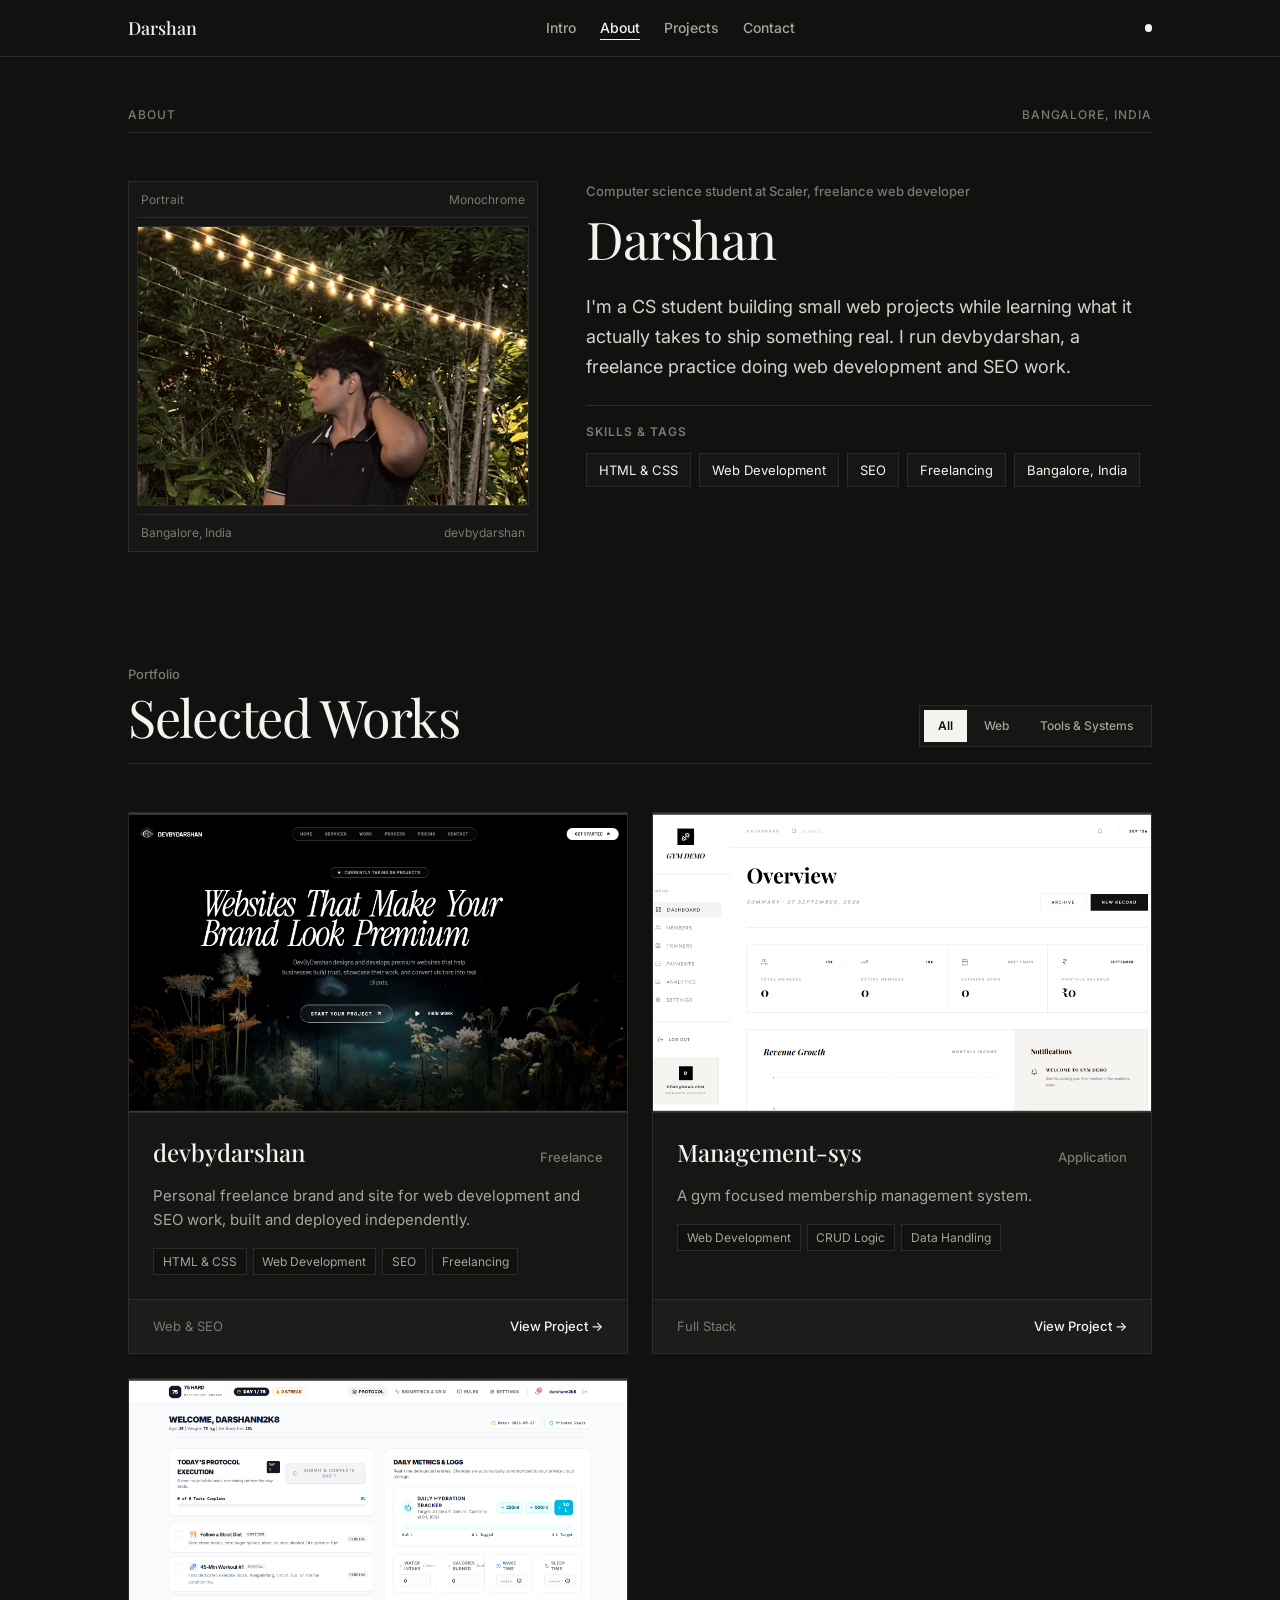
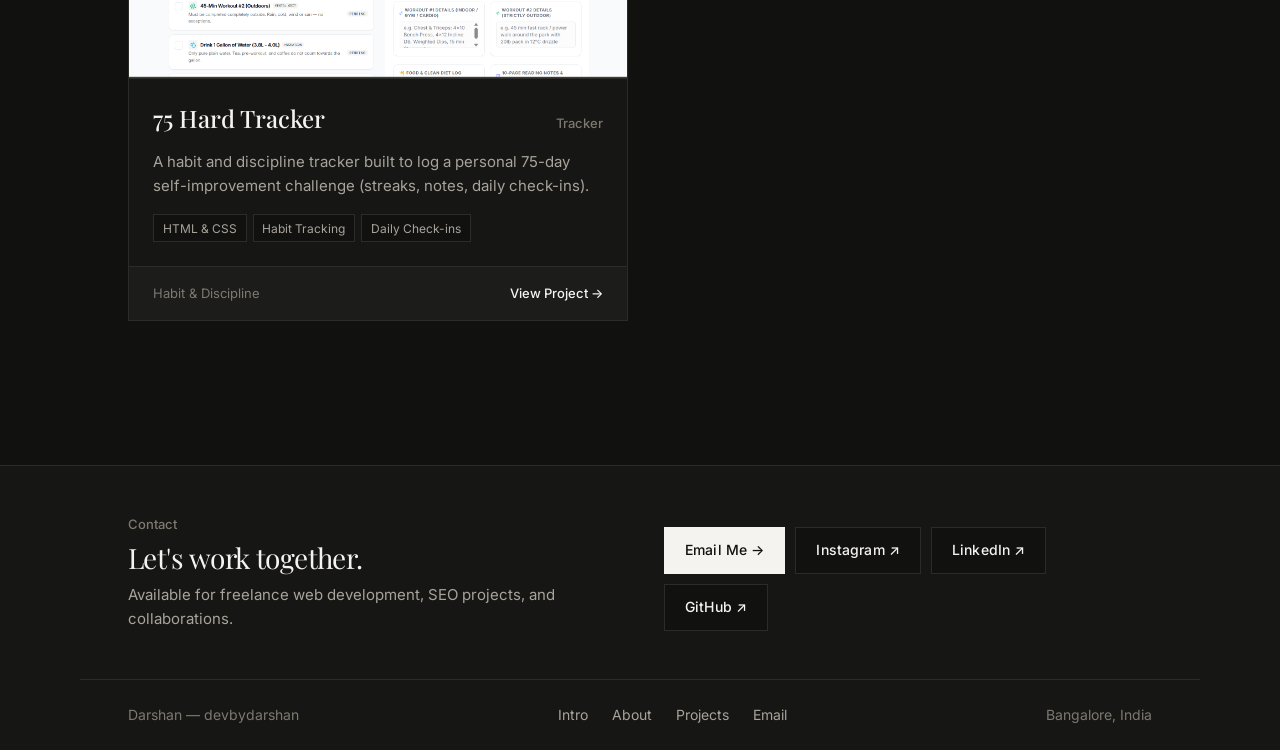
==== portfolio.html @ 52c7947f "fix auto redirection to index.html" ====
<!DOCTYPE html>
<html lang="en">
  <head>
    <meta charset="utf-8" />
    <meta name="viewport" content="width=device-width, initial-scale=1.0" />
    <title>Darshan — Portfolio</title>
    <meta
      name="description"
      content="Portfolio of Darshan, a computer science student at Scaler and freelance web developer running devbydarshan in Bangalore, India."
    />

    
    <link rel="preconnect" href="https://fonts.googleapis.com" />
    <link rel="preconnect" href="https://fonts.gstatic.com" crossorigin />
    <link
      href="https://fonts.googleapis.com/css2?family=Inter:wght@300;400;500;600&family=Playfair+Display:ital,wght@0,400;0,500;0,600;1,400&display=swap"
      rel="stylesheet"
    />

    <link rel="stylesheet" href="style.css" />
  </head>
  <body>
    
    <header class="site-header">
      <div class="nav-container">
        <a class="brand-mark" href="welcome.html">Darshan</a>

        <nav aria-label="Primary">
          <ul class="nav-links">
            <li><a href="welcome.html">Intro</a></li>
            <li><a href="#about" aria-current="true">About</a></li>
            <li><a href="#projects">Projects</a></li>
            <li><a href="#contact">Contact</a></li>
          </ul>
        </nav>

        <div class="nav-status">
          <p class="availability-label">
            <span class="status-indicator" aria-hidden="true"></span>
          </p>
        </div>
      </div>
    </header>

    
    <main class="portfolio-main">

      <section class="page-section" id="about" aria-labelledby="about-heading">
        <header class="section-index">
          <span>About</span>
          <span>Bangalore, India</span>
        </header>

        <div class="about-layout">

          <figure class="portrait-card">
            <div class="portrait-card-header">
              <span>Portrait</span>
              <span>Monochrome</span>
            </div>

            <div class="media-placeholder media-placeholder--square">
              <img src="IMG_8036.jpg" alt="Darshan" style="width: 100%; height: 100%; object-fit: cover; object-position: top center;">
              
            </div>

            <figcaption class="portrait-card-footer">
              <span>Bangalore, India</span>
              <span>devbydarshan</span>
            </figcaption>
          </figure>

          <div class="about-content">
            <header class="about-heading-group">
              <p class="role-kicker">
                Computer science student at Scaler, freelance web developer
              </p>
              <h1 class="display-title" id="about-heading">Darshan</h1>
            </header>

            <div class="bio-paragraphs">
              <p class="bio-lead">
                I'm a CS student building small web projects while learning what
                it actually takes to ship something real. I run devbydarshan, a
                freelance practice doing web development and SEO work.
              </p>
            </div>

            <section class="skills-container" aria-labelledby="skills-heading">
              <h2 class="skills-heading" id="skills-heading">
                Skills &amp; Tags
              </h2>
              <ul class="tag-list">
                <li class="tag-badge">HTML &amp; CSS</li>
                <li class="tag-badge">Web Development</li>
                <li class="tag-badge">SEO</li>
                <li class="tag-badge">Freelancing</li>
                <li class="tag-badge">Bangalore, India</li>
              </ul>
            </section>
          </div>
        </div>
      </section>


      <section class="page-section" id="projects" aria-labelledby="projects-heading">

        <input
          type="radio"
          name="work-filter"
          id="tab-all"
          class="filter-radio"
          checked
        />
        <input
          type="radio"
          name="work-filter"
          id="tab-web"
          class="filter-radio"
        />
        <input
          type="radio"
          name="work-filter"
          id="tab-tools"
          class="filter-radio"
        />

        <header class="section-header">
          <div class="section-title-group">
            <p class="role-kicker">Portfolio</p>
            <h2 class="display-title" id="projects-heading">Selected Works</h2>
          </div>

          <div class="filter-tabs" role="group" aria-label="Filter projects by category">
            <label for="tab-all" class="filter-tab">All</label>
            <label for="tab-web" class="filter-tab">Web</label>
            <label for="tab-tools" class="filter-tab">Tools &amp; Systems</label>
          </div>
        </header>

        <div class="projects-grid">

          <article class="project-card" data-category="web">
            <div>
              <figure class="media-placeholder media-placeholder--video">
                <img src="Screenshot 2026-09-27 210651.png" alt="devbydarshan" style="width: 100%; height: 100%; object-fit: cover; object-position: top center;">
                
              </figure>

              <div class="project-body">
                <header class="project-title-row">
                  <h3 class="project-title">devbydarshan</h3>
                  <span class="role-kicker">Freelance</span>
                </header>

                <p class="project-description">
                  Personal freelance brand and site for web development and SEO
                  work, built and deployed independently.
                </p>

                <ul class="project-tags" aria-label="Project tags">
                  <li class="project-tag">HTML &amp; CSS</li>
                  <li class="project-tag">Web Development</li>
                  <li class="project-tag">SEO</li>
                  <li class="project-tag">Freelancing</li>
                </ul>
              </div>
            </div>

            <footer class="project-footer">
              <span class="project-type">Web &amp; SEO</span>
              <a class="project-link" href="#projects">View Project &rarr;</a>
            </footer>
          </article>

          
          <article class="project-card" data-category="tools">
            <div>
              <figure class="media-placeholder media-placeholder--video">
                <img src="Screenshot 2026-09-27 210855.png" alt="Management-system"style="width: 100%; height: 100%; object-fit: cover; object-position: top center;">
              </figure>

              <div class="project-body">
                <header class="project-title-row">
                  <h3 class="project-title">Management-sys</h3>
                  <span class="role-kicker">Application</span>
                </header>

                <p class="project-description">
                  A gym focused membership management system.
                </p>

                <ul class="project-tags" aria-label="Project tags">
                  <li class="project-tag">Web Development</li>
                  <li class="project-tag">CRUD Logic</li>
                  <li class="project-tag">Data Handling</li>
                </ul>
              </div>
            </div>

            <footer class="project-footer">
              <span class="project-type">Full Stack</span>
              <a class="project-link" href="https://management-sy.vercel.app/">View Project &rarr;</a>
            </footer>
          </article>

          <article class="project-card" data-category="tools">
            <div>
              <figure class="media-placeholder media-placeholder--video">
                <img src="Screenshot 2026-09-27 211231.png" alt="THE75HARD" style="width: 100%; height: 100%; object-fit: cover; object-position: top center;">
              </figure>

              <div class="project-body">
                <header class="project-title-row">
                  <h3 class="project-title">75 Hard Tracker</h3>
                  <span class="role-kicker">Tracker</span>
                </header>

                <p class="project-description">
                  A habit and discipline tracker built to log a personal 75-day
                  self-improvement challenge (streaks, notes, daily check-ins).
                </p>

                <ul class="project-tags" aria-label="Project tags">
                  <li class="project-tag">HTML &amp; CSS</li>
                  <li class="project-tag">Habit Tracking</li>
                  <li class="project-tag">Daily Check-ins</li>
                </ul>
              </div>
            </div>

            <footer class="project-footer">
              <span class="project-type">Habit &amp; Discipline</span>
              <a class="project-link" href="https://the75hardchallenge007.vercel.app/">View Project &rarr;</a>
            </footer>
          </article>
        </div>
      </section>
    </main>

    
    <footer class="site-footer" id="contact">
      <div class="footer-contact-section">
        <div class="footer-contact-header">
          <p class="role-kicker">Contact</p>
          <h2 class="footer-contact-title">Let's work together.</h2>
          <p class="footer-contact-subtitle">
            Available for freelance web development, SEO projects, and collaborations.
          </p>
        </div>

        <ul class="contact-buttons" aria-label="Contact and social links">
          <li>
            <a
              class="contact-btn contact-btn--primary"
              href="mailto:bansaldarshan07@gmail.com"
            >
              Email Me &rarr;
            </a>
          </li>
          <li>
            <a
              class="contact-btn"
              href="https://www.instagram.com/darshannbansal"
              target="_blank"
              rel="noopener noreferrer"
            >
              Instagram &#8599;
            </a>
          </li>
          <li>
            <a
              class="contact-btn"
              href="https://www.linkedin.com/in/darshan-bansal-a04167253/"
              target="_blank"
              rel="noopener noreferrer"
            >
              LinkedIn &#8599;
            </a>
          </li>
          <li>
            <a
              class="contact-btn"
              href="https://github.com/TheDarshan"
              target="_blank"
              rel="noopener noreferrer"
            >
              GitHub &#8599;
            </a>
          </li>
        </ul>
      </div>

      <div class="footer-container">
        <p class="footer-copy">Darshan &mdash; devbydarshan</p>

        <nav aria-label="Footer">
          <ul class="footer-nav">
            <li><a href="welcome.html">Intro</a></li>
            <li><a href="#about">About</a></li>
            <li><a href="#projects">Projects</a></li>
            <li><a href="mailto:bansaldarshan07@gmail.com">Email</a></li>
          </ul>
        </nav>

        <p class="footer-location">Bangalore, India</p>
      </div>
    </footer>
  </body>
</html>
---- style.css ----
:root {
  
  --bg-canvas: #111110;
  --bg-surface: #161614;
  --bg-elevated: #1c1c1a;
  --bg-placeholder: #181816;
  --text-primary: #f5f3ef;
  --text-on-primary: #111110;
  --text-body: #d6d3cd;
  --text-secondary: #a8a49c;
  --text-muted: #7d7971;
  --border-subtle: #2c2b28;
  --border-strong: #45433e;
  --border-active: #f5f3ef;  
  --font-serif: "Playfair Display", Georgia, "Times New Roman", serif;
  --font-sans: "Inter", -apple-system, BlinkMacSystemFont, "Segoe UI", Roboto, sans-serif;

  
  --space-2xs: 0.25rem;
  --space-xs: 0.5rem;
  --space-sm: 0.75rem;
  --space-md: 1rem;
  --space-lg: 1.5rem;
  --space-xl: 3rem;
  --space-2xl: 6rem;
  --container-max: 1120px;
}

*,
*::before,
*::after {
  box-sizing: border-box;
  margin: 0;
  padding: 0;
}

html {
  scroll-behavior: smooth;
  background-color: var(--bg-canvas);
  color: var(--text-body);
  font-family: var(--font-sans);
  font-size: 16px;
  line-height: 1.6;
}

body {
  min-height: 100vh;
  display: flex;
  flex-direction: column;
  background-color: var(--bg-canvas);
  color: var(--text-body);
  font-size: 1rem;
  overflow-x: hidden;
}

::selection {
  background-color: var(--text-primary);
  color: var(--bg-canvas);
}

a {
  color: inherit;
  text-decoration: none;
}

ul {
  list-style: none;
}

a:focus,
button:focus,
label:focus,
input:focus,
[tabindex]:focus {
  outline: 2px solid var(--text-primary);
  outline-offset: 4px;
}

.filter-radio:focus ~ .section-header .filter-tabs {
  outline: 2px solid var(--text-primary);
  outline-offset: 4px;
}

.hero-main {
  flex: 1;
  display: flex;
  width: 100%;
}

.hero {
  min-height: 85vh;
  width: 100%;
  display: flex;
  align-items: center;
  padding: 3.5rem 1.25rem;
  background-color: var(--bg-canvas);
}

@media (min-width: 768px) {
  .hero {
    padding: 6rem 3rem;
  }

  .hero-title {
    font-size: 4.25rem;
  }

  .hero-bio {
    font-size: 1.25rem;
  }
}

.hero-container {
  width: 100%;
  max-width: 48rem;
  margin: 0 auto;
  display: flex;
  flex-direction: column;
  align-items: flex-start;
  gap: 2rem;
}

.hero-header {
  display: flex;
  flex-direction: column;
  gap: 0.75rem;
}

.hero-eyebrow {
  font-family: var(--font-sans);
  font-size: 0.875rem;
  font-weight: 500;
  letter-spacing: 0.02em;
  color: var(--text-secondary);
}

.hero-title {
  font-family: var(--font-serif);
  font-size: 2.5rem;
  font-weight: 400;
  line-height: 1.08;
  letter-spacing: -0.025em;
  color: var(--text-primary);
}

.hero-bio {
  font-family: var(--font-sans);
  font-size: 1.0625rem;
  font-weight: 400;
  line-height: 1.65;
  color: var(--text-body);
  max-width: 42rem;
}

.hero-tags {
  width: 100%;
  display: flex;
  flex-wrap: wrap;
  gap: 0.625rem;
  padding-top: 1.5rem;
  border-top: 1px solid var(--border-subtle);
}

.hero-tag {
  display: inline-flex;
  flex-wrap: wrap;
  align-items: baseline;
  gap: 0.375rem;
  padding: 0.5rem 0.875rem;
  background-color: var(--bg-surface);
  border: 1px solid var(--border-subtle);
  font-size: 0.875rem;
  line-height: 1.4;
}

.hero-tag-label {
  font-weight: 500;
  color: var(--text-muted);
}

.hero-tag-value {
  color: var(--text-primary);
}

.hero-actions {
  padding-top: 0.5rem;
  width: 100%;
}

@media (min-width: 480px) {
  .hero-actions {
    width: auto;
  }
}

.hero-cta {
  display: inline-flex;
  align-items: center;
  justify-content: center;
  width: 100%;
  padding: 0.875rem 1.75rem;
  background-color: var(--text-primary);
  color: var(--text-on-primary);
  border: 1px solid var(--text-primary);
  font-family: var(--font-sans);
  font-size: 0.9375rem;
  font-weight: 500;
  letter-spacing: 0.01em;
  transition: background-color 150ms ease, color 150ms ease, border-color 150ms ease;
}

@media (min-width: 480px) {
  .hero-cta {
    width: auto;
  }
}

.hero-cta:hover {
  background-color: transparent;
  color: var(--text-primary);
}

.hero-cta:focus {
  outline: 2px solid var(--text-primary);
  outline-offset: 4px;
}

.site-header {
  position: sticky;
  top: 0;
  z-index: 40;
  width: 100%;
  background-color: var(--bg-canvas);
  border-bottom: 1px solid var(--border-subtle);
}

.nav-container {
  max-width: var(--container-max);
  margin: 0 auto;
  padding: var(--space-xs) var(--space-md);
  min-height: 3.5rem;
  display: flex;
  flex-wrap: wrap;
  align-items: center;
  justify-content: space-between;
  gap: var(--space-sm);
}

@media (min-width: 768px) {
  .nav-container {
    padding: 0 var(--space-xl);
  }
}

.brand-mark {
  font-family: var(--font-serif);
  font-size: 1.125rem;
  font-weight: 500;
  color: var(--text-primary);
}

.nav-links {
  display: flex;
  align-items: center;
  gap: var(--space-lg);
}

.nav-links a {
  font-size: 0.875rem;
  font-weight: 500;
  color: var(--text-secondary);
  padding-bottom: 0.2rem;
  border-bottom: 1px solid transparent;
  transition: color 120ms ease, border-color 120ms ease;
}

.nav-links a:hover,
.nav-links a[aria-current="true"] {
  color: var(--text-primary);
  border-bottom-color: var(--text-primary);
}

.nav-status {
  display: flex;
  align-items: center;
  gap: var(--space-sm);
}

.availability-label {
  display: none;
  align-items: center;
  gap: var(--space-xs);
  font-size: 0.8125rem;
  color: var(--text-muted);
}

@media (min-width: 640px) {
  .availability-label {
    display: inline-flex;
  }
}

.status-indicator {
  display: inline-block;
  width: 0.45rem;
  height: 0.45rem;
  border-radius: 50%;
  background-color: var(--text-primary);
  flex-shrink: 0;
}

.portfolio-main {
  flex: 1;
  width: 100%;
  max-width: var(--container-max);
  margin: 0 auto;
  padding: var(--space-xl) var(--space-md);
  display: flex;
  flex-direction: column;
  gap: var(--space-2xl);
}

@media (min-width: 768px) {
  .portfolio-main {
    padding: var(--space-xl);
    gap: 7rem;
  }
}

.page-section {
  scroll-margin-top: 5rem;
  display: flex;
  flex-direction: column;
  gap: var(--space-xl);
}

.section-index {
  display: flex;
  flex-wrap: wrap;
  align-items: center;
  justify-content: space-between;
  gap: var(--space-xs);
  padding-bottom: var(--space-xs);
  border-bottom: 1px solid var(--border-subtle);
  font-size: 0.75rem;
  font-weight: 500;
  letter-spacing: 0.08em;
  text-transform: uppercase;
  color: var(--text-muted);
}

.about-layout {
  display: flex;
  flex-direction: column;
  gap: var(--space-lg);
}

@media (min-width: 1024px) {
  .about-layout {
    flex-direction: row;
    align-items: flex-start;
    gap: var(--space-xl);
  }
}

.portrait-card {
  border: 1px solid var(--border-subtle);
  background-color: var(--bg-surface);
  padding: var(--space-xs);
}

@media (min-width: 1024px) {
  .portrait-card {
    width: 42%;
  }
}

.portrait-card-header,
.portrait-card-footer {
  display: flex;
  justify-content: space-between;
  align-items: center;
  gap: var(--space-xs);
  font-size: 0.75rem;
  color: var(--text-muted);
}

.portrait-card-header {
  padding: 0 0.25rem var(--space-xs);
  margin-bottom: var(--space-xs);
  border-bottom: 1px solid var(--border-subtle);
}

.portrait-card-footer {
  margin-top: var(--space-xs);
  padding: var(--space-xs) 0.25rem 0;
  border-top: 1px solid var(--border-subtle);
}

.media-placeholder {
  position: relative;
  width: 100%;
  background-color: var(--bg-placeholder);
  border: 1px solid var(--border-subtle);
  display: flex;
  align-items: center;
  justify-content: center;
  overflow: hidden;
}

.media-placeholder--square {
  height: 280px;
}

.media-placeholder--video {
  height: 200px;
  border: 0;
  border-bottom: 1px solid var(--border-subtle);
}

@media (min-width: 768px) {
  .media-placeholder--video {
    height: 300px;
  }
}

.placeholder-caption {
  font-size: 0.75rem;
  letter-spacing: 0.05em;
  color: var(--text-muted);
  padding: var(--space-xs) var(--space-sm);
  border: 1px dashed var(--border-strong);
  background-color: var(--bg-canvas);
}

.about-content {
  display: flex;
  flex-direction: column;
  gap: var(--space-lg);
}

@media (min-width: 1024px) {
  .about-content {
    width: 58%;
  }
}

.about-heading-group {
  display: flex;
  flex-direction: column;
  gap: var(--space-xs);
}

.role-kicker {
  font-size: 0.8125rem;
  font-weight: 500;
  color: var(--text-muted);
}

.display-title {
  font-family: var(--font-serif);
  font-size: 2rem;
  font-weight: 400;
  line-height: 1.12;
  letter-spacing: -0.025em;
  color: var(--text-primary);
}

@media (min-width: 768px) {
  .display-title {
    font-size: 3.25rem;
  }
}

.bio-paragraphs {
  display: flex;
  flex-direction: column;
  gap: var(--space-md);
}

.bio-lead {
  font-size: 1.125rem;
  line-height: 1.65;
  color: var(--text-body);
}

.skills-container {
  padding-top: var(--space-md);
  border-top: 1px solid var(--border-subtle);
  display: flex;
  flex-direction: column;
  gap: var(--space-sm);
}

.skills-heading {
  font-size: 0.75rem;
  font-weight: 600;
  letter-spacing: 0.08em;
  text-transform: uppercase;
  color: var(--text-muted);
}

.tag-list {
  display: flex;
  flex-wrap: wrap;
  gap: var(--space-xs);
}

.tag-badge {
  padding: 0.35rem 0.75rem;
  border: 1px solid var(--border-subtle);
  background-color: var(--bg-surface);
  font-size: 0.8125rem;
  color: var(--text-primary);
}

.filter-radio {
  position: absolute;
  width: 1px;
  height: 1px;
  overflow: hidden;
  clip: rect(0 0 0 0);
  white-space: nowrap;
}

.section-header {
  display: flex;
  flex-direction: column;
  justify-content: space-between;
  gap: var(--space-md);
  padding-bottom: var(--space-md);
  border-bottom: 1px solid var(--border-subtle);
}

@media (min-width: 768px) {
  .section-header {
    flex-direction: row;
    align-items: flex-end;
  }
}

.section-title-group {
  display: flex;
  flex-direction: column;
  gap: var(--space-2xs);
}

.filter-tabs {
  display: flex;
  flex-wrap: wrap;
  align-items: center;
  gap: 0.25rem;
  padding: 0.25rem;
  border: 1px solid var(--border-subtle);
  background-color: var(--bg-surface);
  align-self: flex-start;
}

@media (min-width: 768px) {
  .filter-tabs {
    align-self: auto;
  }
}

.filter-tab {
  padding: 0.4rem 0.85rem;
  font-size: 0.75rem;
  font-weight: 500;
  color: var(--text-secondary);
  cursor: pointer;
  user-select: none;
  transition: color 120ms ease, background-color 120ms ease;
}

.filter-tab:hover {
  color: var(--text-primary);
}

#tab-all:checked ~ .section-header .filter-tab[for="tab-all"],
#tab-web:checked ~ .section-header .filter-tab[for="tab-web"],
#tab-tools:checked ~ .section-header .filter-tab[for="tab-tools"] {
  background-color: var(--text-primary);
  color: var(--text-on-primary);
  font-weight: 600;
}

#tab-web:checked ~ .projects-grid .project-card:not([data-category="web"]) {
  display: none;
}

#tab-tools:checked ~ .projects-grid .project-card:not([data-category="tools"]) {
  display: none;
}

.projects-grid {
  display: flex;
  flex-direction: column;
  gap: var(--space-lg);
}

@media (min-width: 768px) {
  .projects-grid {
    flex-direction: row;
    flex-wrap: wrap;
  }

  .project-card {
    width: calc(50% - var(--space-lg) / 2);
  }
}

.project-card {
  border: 1px solid var(--border-subtle);
  background-color: var(--bg-surface);
  display: flex;
  flex-direction: column;
  justify-content: space-between;
  transition: border-color 150ms ease;
}

.project-card:hover,
.project-card:focus-within {
  border-color: var(--border-active);
}

.project-body {
  padding: var(--space-lg);
  display: flex;
  flex-direction: column;
  gap: var(--space-md);
}

.project-title-row {
  display: flex;
  align-items: baseline;
  justify-content: space-between;
  gap: var(--space-xs);
}

.project-title {
  font-family: var(--font-serif);
  font-size: 1.5rem;
  font-weight: 500;
  line-height: 1.3;
  color: var(--text-primary);
}

.project-description {
  font-size: 0.9375rem;
  line-height: 1.6;
  color: var(--text-secondary);
}

.project-tags {
  display: flex;
  flex-wrap: wrap;
  gap: 0.375rem;
}

.project-tag {
  padding: 0.2rem 0.55rem;
  border: 1px solid var(--border-subtle);
  background-color: var(--bg-canvas);
  font-size: 0.75rem;
  color: var(--text-secondary);
}

.project-footer {
  padding: var(--space-md) var(--space-lg);
  border-top: 1px solid var(--border-subtle);
  background-color: var(--bg-elevated);
  display: flex;
  flex-wrap: wrap;
  justify-content: space-between;
  align-items: center;
  gap: var(--space-xs);
  font-size: 0.8125rem;
}

.project-type {
  color: var(--text-muted);
}

.project-link {
  color: var(--text-primary);
  font-weight: 500;
}

.project-link:hover {
  text-decoration: underline;
}

.site-footer {
  background-color: var(--bg-surface);
  border-top: 1px solid var(--border-subtle);
  margin-top: var(--space-2xl);
  scroll-margin-top: 4rem;
}

.site-footer--Flush {
  margin-top: 0;
}

.footer-contact-section {
  max-width: var(--container-max);
  margin: 0 auto;
  padding: var(--space-xl) var(--space-md);
  border-bottom: 1px solid var(--border-subtle);
  display: flex;
  flex-direction: column;
  align-items: flex-start;
  justify-content: space-between;
  gap: var(--space-lg);
}

@media (min-width: 768px) {
  .footer-contact-section {
    flex-direction: row;
    align-items: flex-end;
    padding: var(--space-xl);
  }

  .footer-contact-title {
    font-size: 2.5rem;
  }
}

.footer-contact-header {
  display: flex;
  flex-direction: column;
  gap: var(--space-xs);
  max-width: 32rem;
}

.footer-contact-title {
  font-family: var(--font-serif);
  font-size: 1.75rem;
  font-weight: 400;
  line-height: 1.15;
  letter-spacing: -0.02em;
  color: var(--text-primary);
}

.footer-contact-subtitle {
  font-size: 0.9375rem;
  color: var(--text-secondary);
}

.contact-buttons {
  display: flex;
  flex-wrap: wrap;
  align-items: center;
  gap: 0.625rem;
  width: 100%;
}

@media (min-width: 640px) {
  .contact-buttons {
    width: auto;
  }
}

.contact-buttons li {
  flex: 1 1 auto;
}

@media (min-width: 480px) {
  .contact-buttons li {
    flex: 0 0 auto;
  }
}

.contact-btn {
  display: inline-flex;
  align-items: center;
  justify-content: center;
  width: 100%;
  padding: 0.7rem 1.25rem;
  background-color: var(--bg-canvas);
  color: var(--text-primary);
  border: 1px solid var(--border-subtle);
  font-family: var(--font-sans);
  font-size: 0.875rem;
  font-weight: 500;
  letter-spacing: 0.01em;
  transition: background-color 150ms ease, color 150ms ease, border-color 150ms ease;
}

.contact-btn:hover {
  border-color: var(--text-primary);
  background-color: var(--bg-elevated);
}

.contact-btn--primary {
  background-color: var(--text-primary);
  color: var(--text-on-primary);
  border-color: var(--text-primary);
}

.contact-btn--primary:hover {
  background-color: transparent;
  color: var(--text-primary);
}

.footer-container {
  max-width: var(--container-max);
  margin: 0 auto;
  padding: var(--space-lg) var(--space-md);
  display: flex;
  flex-direction: column;
  align-items: center;
  justify-content: space-between;
  gap: var(--space-md);
  font-size: 0.875rem;
}

@media (min-width: 768px) {
  .footer-container {
    flex-direction: row;
    padding: var(--space-lg) var(--space-xl);
  }
}

.footer-copy,
.footer-location {
  color: var(--text-muted);
}

.footer-nav {
  display: flex;
  flex-wrap: wrap;
  justify-content: center;
  align-items: center;
  gap: var(--space-lg);
}

.footer-nav a {
  color: var(--text-secondary);
  transition: color 120ms ease;
}

.footer-nav a:hover {
  color: var(--text-primary);
}

@media (prefers-reduced-motion: reduce) {
  html {
    scroll-behavior: auto;
  }

  *,
  *::before,
  *::after {
    animation-duration: 0.01ms !important;
    animation-iteration-count: 1 !important;
    transition-duration: 0.01ms !important;
    scroll-behavior: auto !important;
  }
}
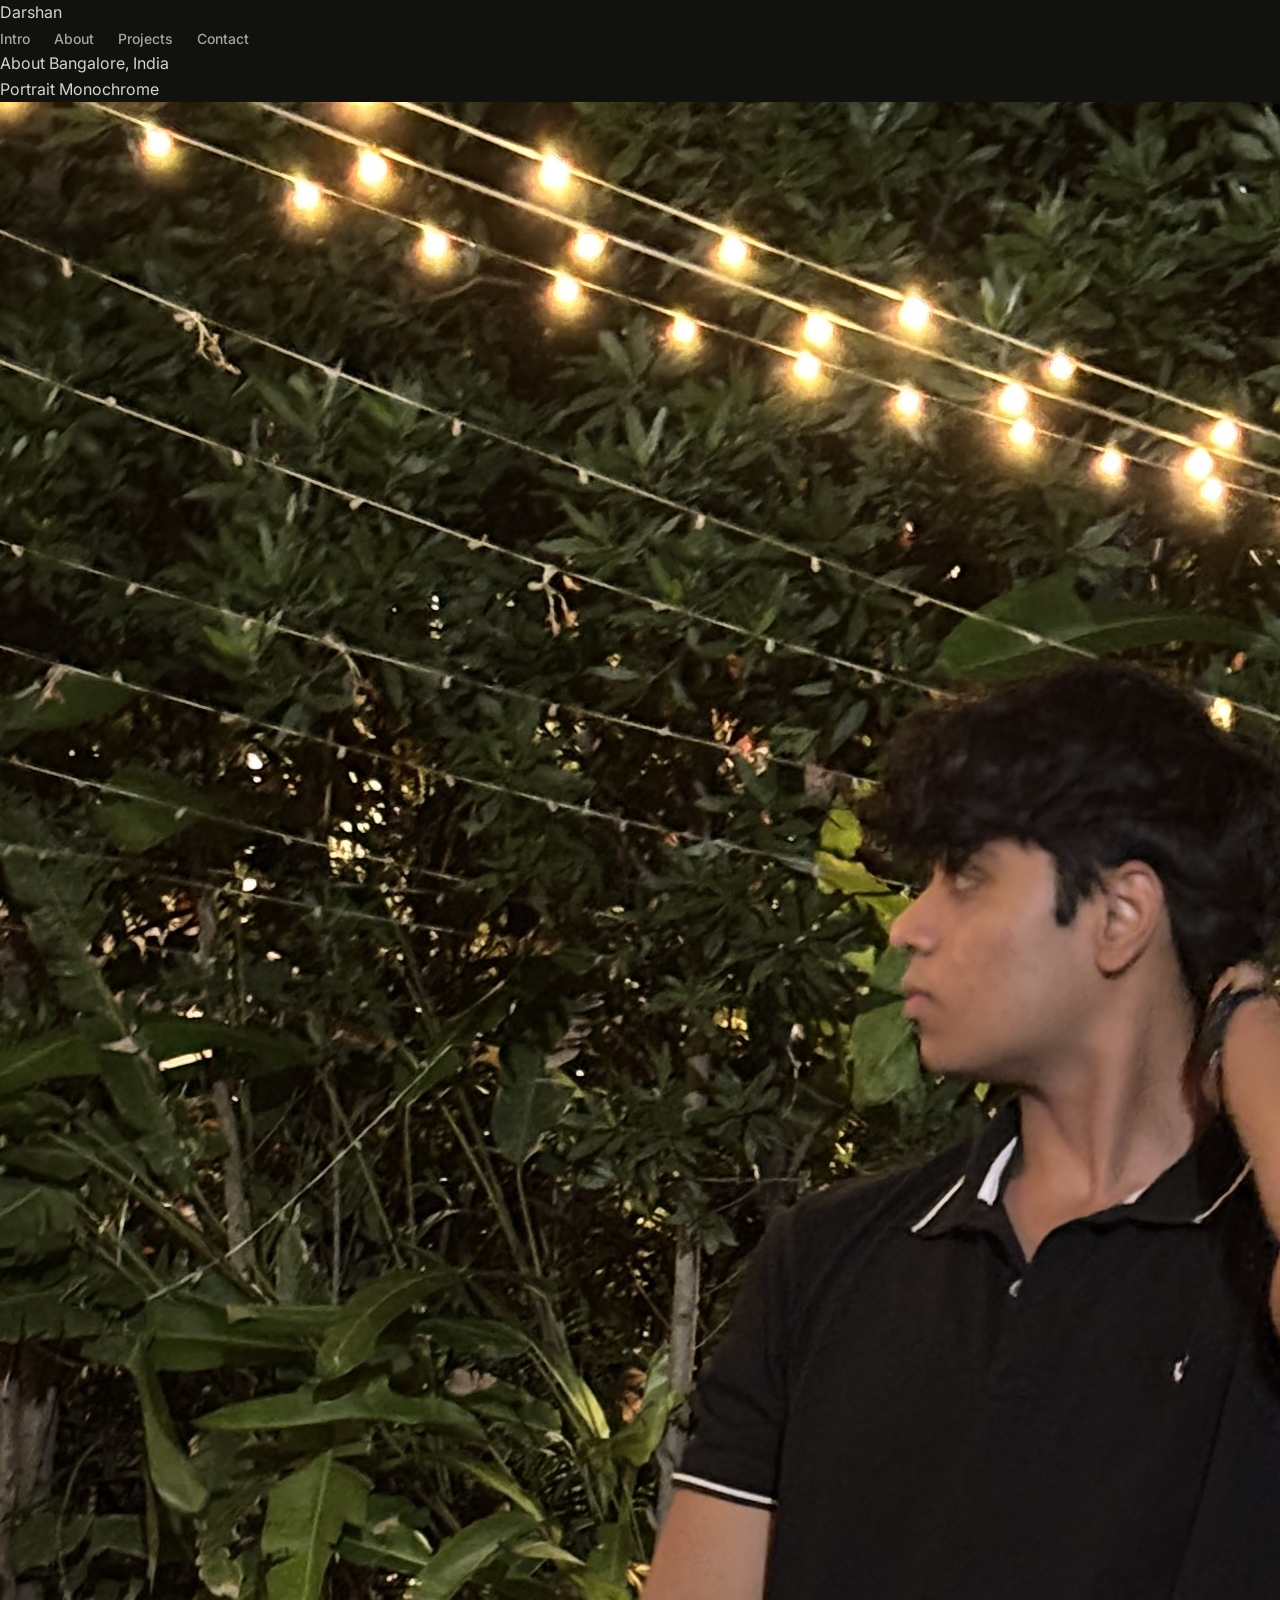
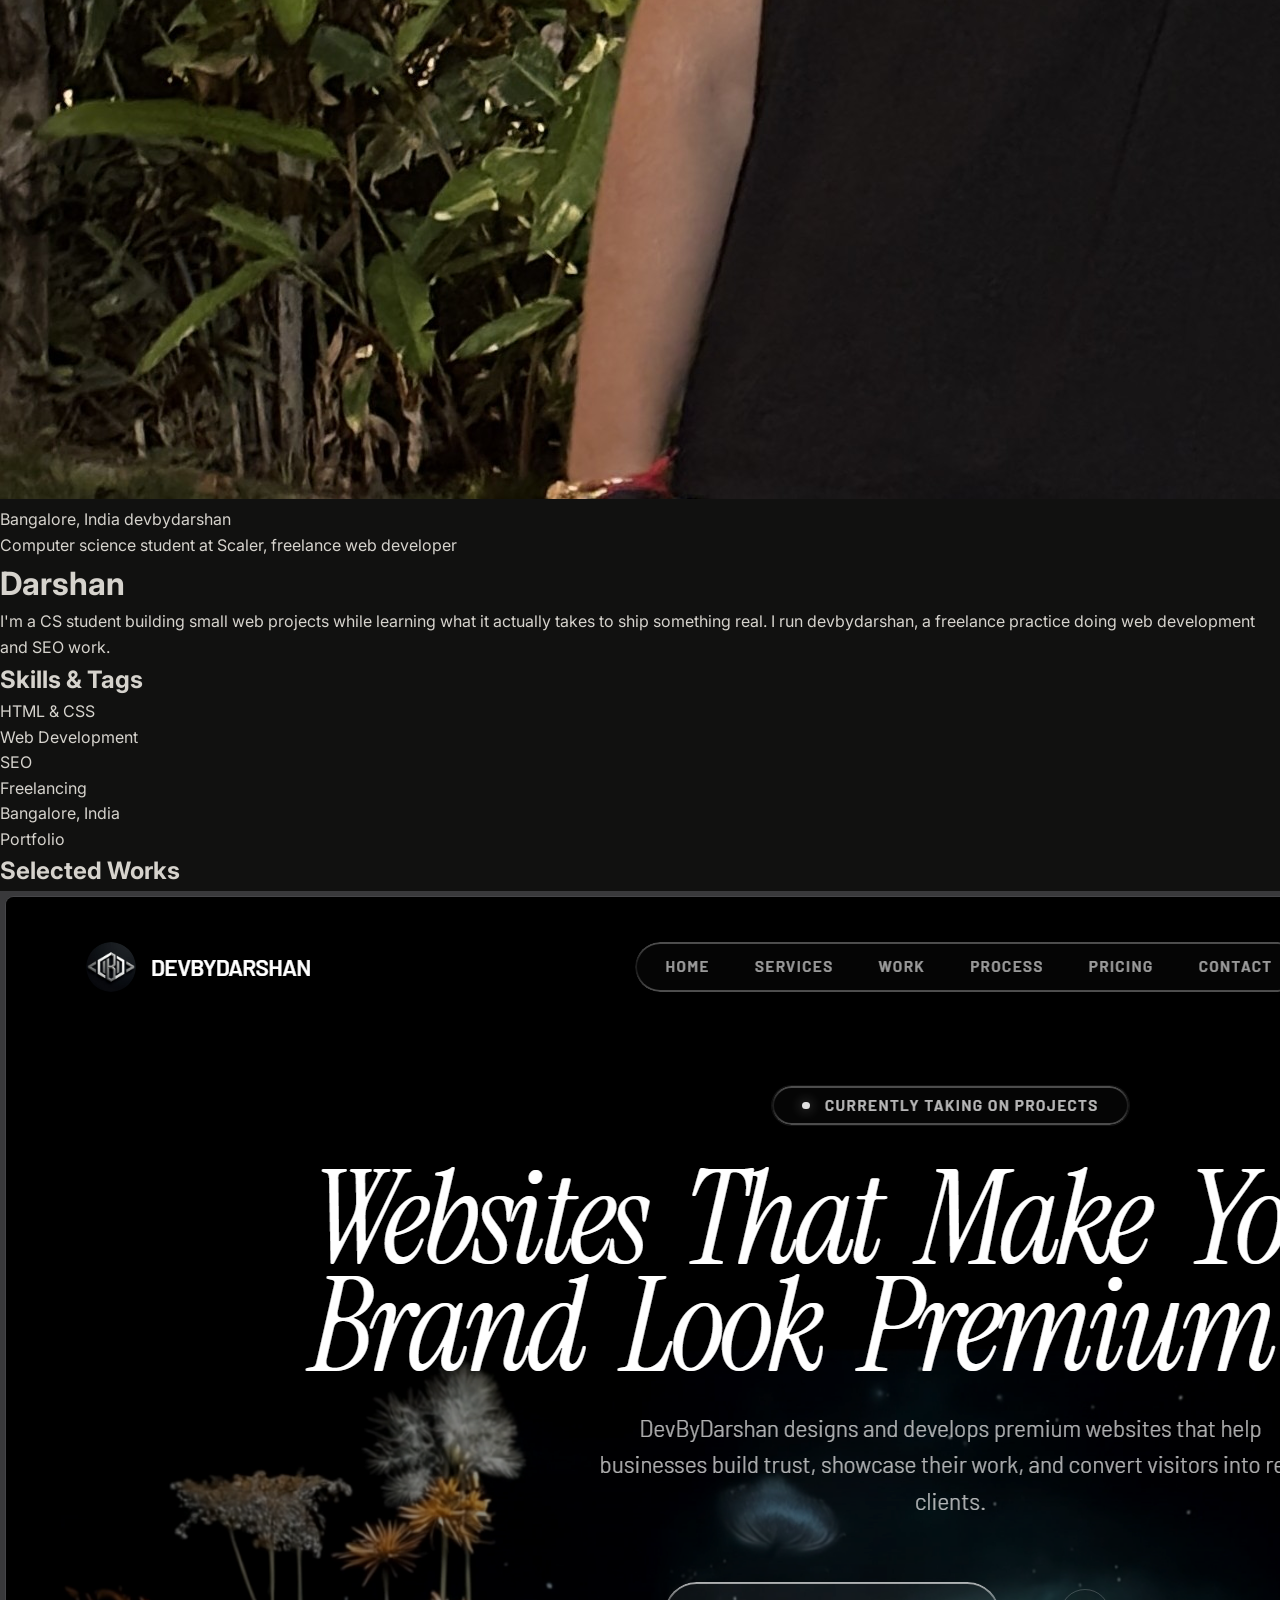
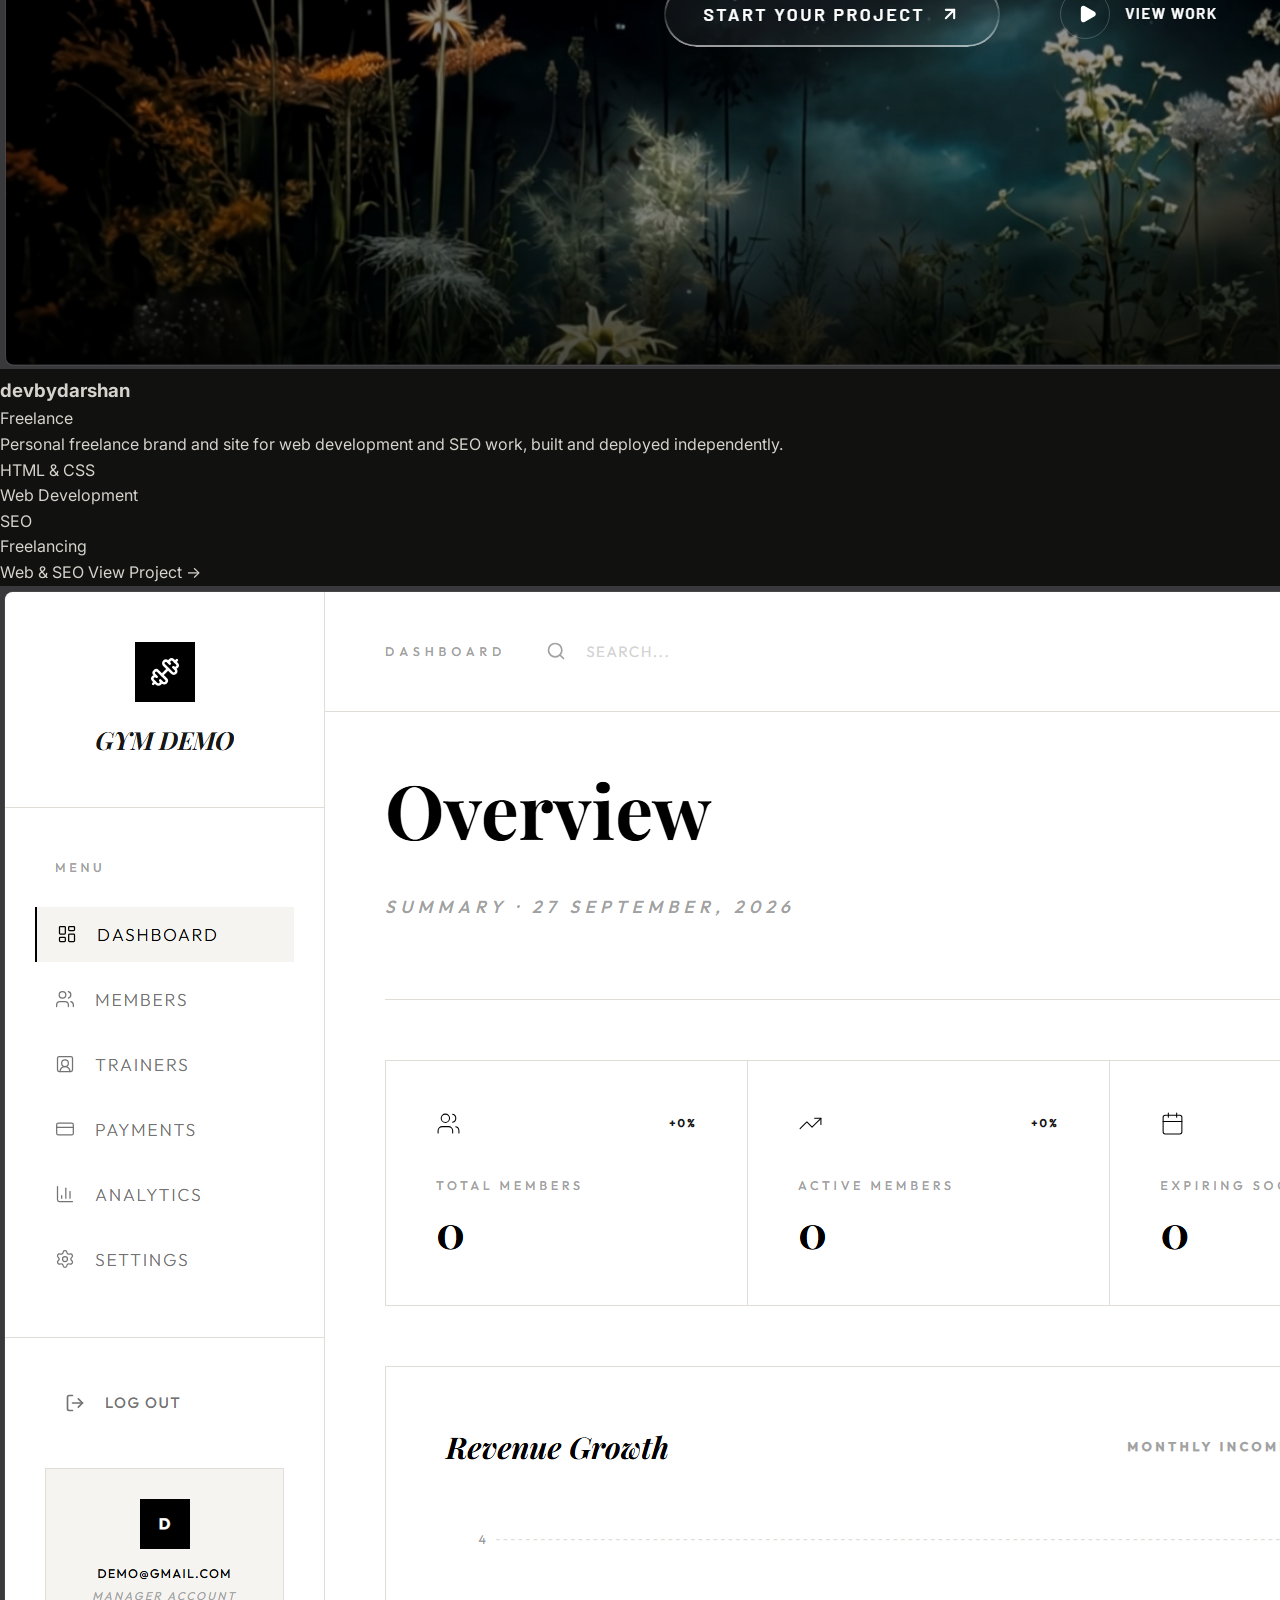
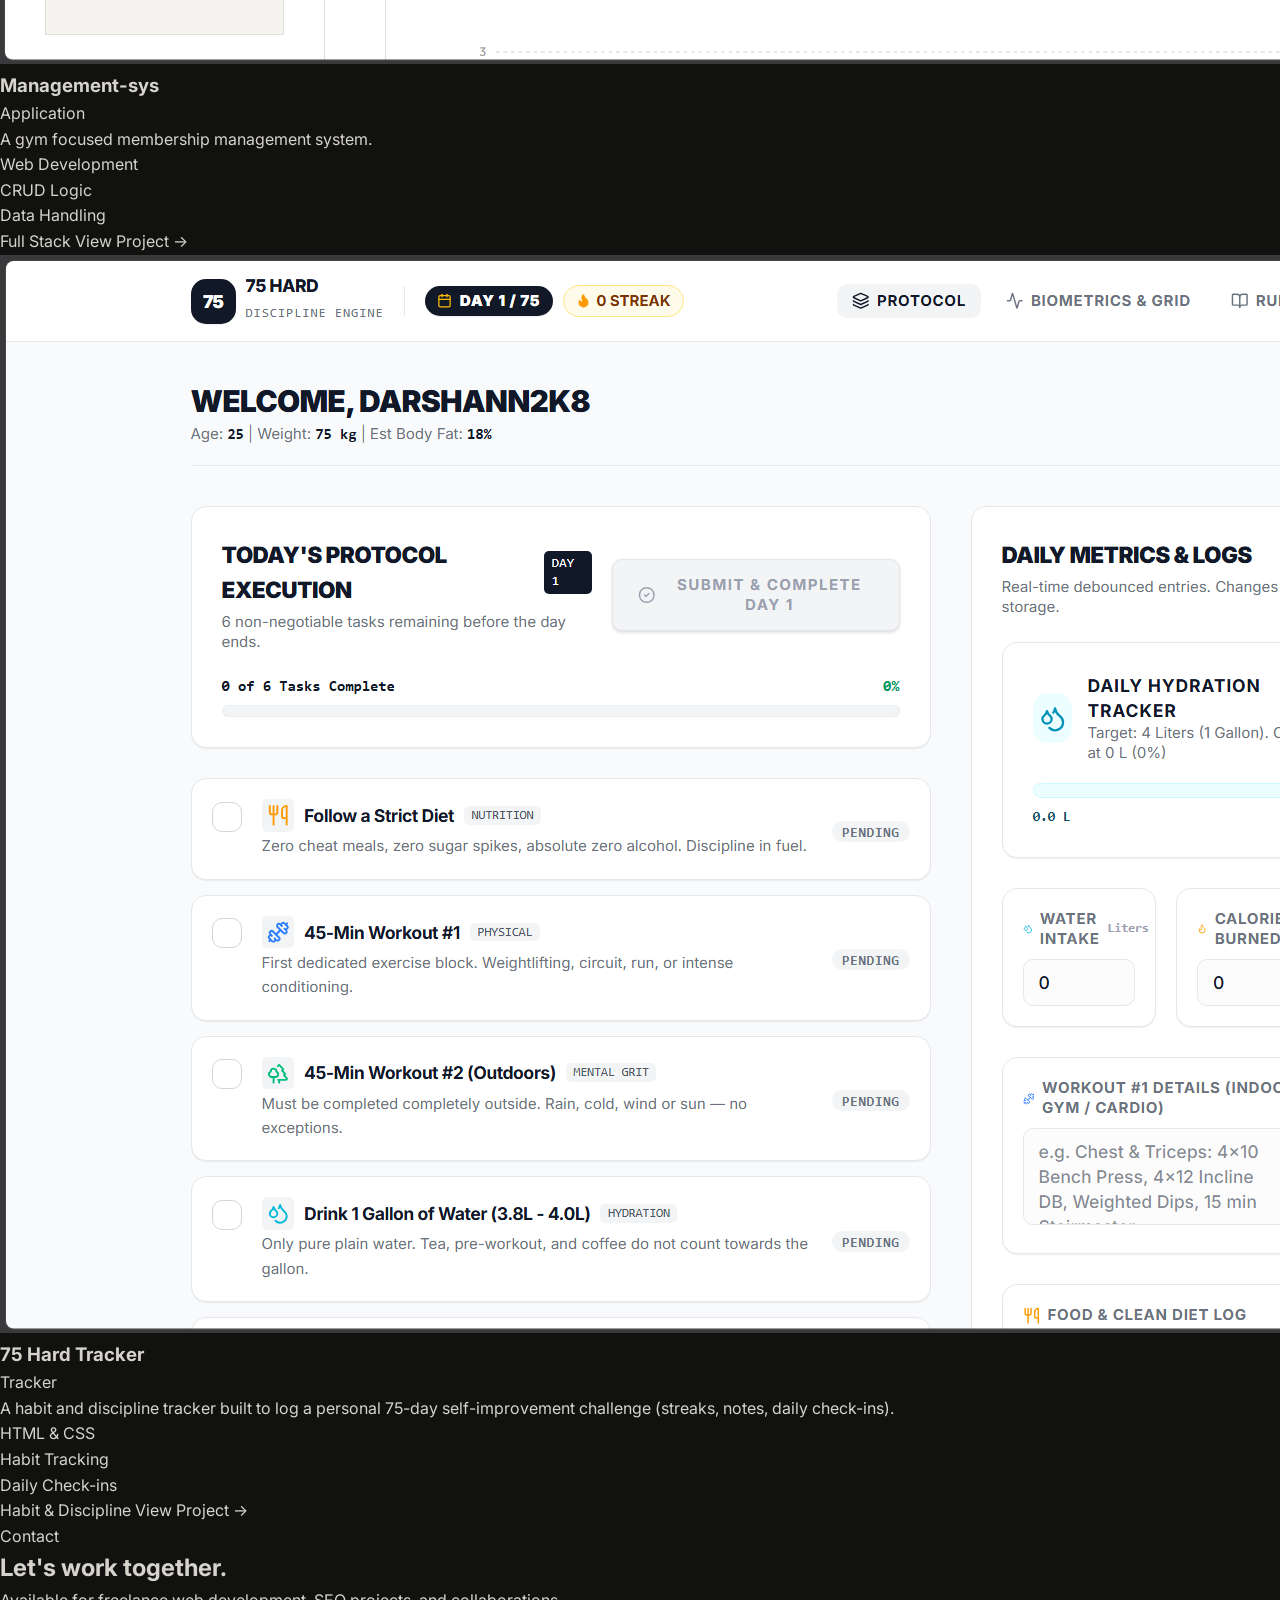
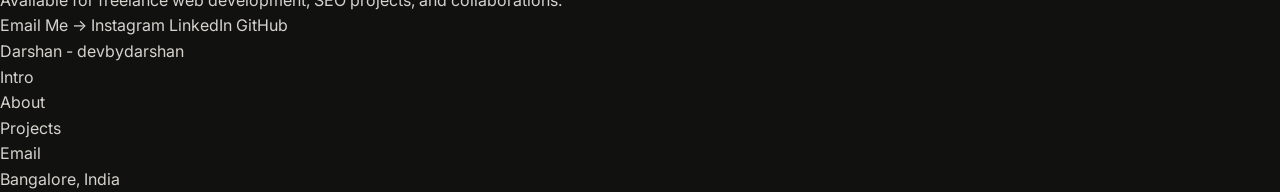
==== commit cd39c072: "improv" ====
--- a/portfolio.html
+++ b/portfolio.html
@@ -1,310 +1,163 @@
 <!DOCTYPE html>
 <html lang="en">
-  <head>
-    <meta charset="utf-8" />
-    <meta name="viewport" content="width=device-width, initial-scale=1.0" />
-    <title>Darshan — Portfolio</title>
-    <meta
-      name="description"
-      content="Portfolio of Darshan, a computer science student at Scaler and freelance web developer running devbydarshan in Bangalore, India."
-    />
+<head>
+  <meta charset="UTF-8">
+  <meta name="viewport" content="width=device-width, initial-scale=1.0">
+  <title>Darshan - Portfolio</title>
+  <link href="https://fonts.googleapis.com/css2?family=Inter:wght@300;400;500;600&family=Playfair+Display:ital,wght@0,400;0,500;0,600;1,400&display=swap" rel="stylesheet">
+  <link rel="stylesheet" href="style.css">
+</head>
+<body>
 
-    
-    <link rel="preconnect" href="https://fonts.googleapis.com" />
-    <link rel="preconnect" href="https://fonts.gstatic.com" crossorigin />
-    <link
-      href="https://fonts.googleapis.com/css2?family=Inter:wght@300;400;500;600&family=Playfair+Display:ital,wght@0,400;0,500;0,600;1,400&display=swap"
-      rel="stylesheet"
-    />
+  <div class="navbar">
+    <a class="logo" href="welcome.html">Darshan</a>
+    <ul class="nav-links">
+      <li><a href="welcome.html">Intro</a></li>
+      <li><a href="#about">About</a></li>
+      <li><a href="#projects">Projects</a></li>
+      <li><a href="#contact">Contact</a></li>
+    </ul>
+  </div>
 
-    <link rel="stylesheet" href="style.css" />
-  </head>
-  <body>
-    
-    <header class="site-header">
-      <div class="nav-container">
-        <a class="brand-mark" href="welcome.html">Darshan</a>
+  <div class="section" id="about">
+    <div class="section-head">
+      <span>About</span>
+      <span>Bangalore, India</span>
+    </div>
 
-        <nav aria-label="Primary">
-          <ul class="nav-links">
-            <li><a href="welcome.html">Intro</a></li>
-            <li><a href="#about" aria-current="true">About</a></li>
-            <li><a href="#projects">Projects</a></li>
-            <li><a href="#contact">Contact</a></li>
-          </ul>
-        </nav>
-
-        <div class="nav-status">
-          <p class="availability-label">
-            <span class="status-indicator" aria-hidden="true"></span>
-          </p>
+    <div class="about">
+      <div class="frame">
+        <div class="frame-head">
+          <span>Portrait</span>
+          <span>Monochrome</span>
+        </div>
+        <img class="photo" src="IMG_8036.jpg" alt="Darshan">
+        <div class="frame-foot">
+          <span>Bangalore, India</span>
+          <span>devbydarshan</span>
         </div>
       </div>
-    </header>
 
-    
-    <main class="portfolio-main">
+      <div class="info">
+        <p class="label">Computer science student at Scaler, freelance web developer</p>
+        <h1 class="title">Darshan</h1>
+        <p class="bio">
+          I'm a CS student building small web projects while learning what
+          it actually takes to ship something real. I run devbydarshan, a
+          freelance practice doing web development and SEO work.
+        </p>
 
-      <section class="page-section" id="about" aria-labelledby="about-heading">
-        <header class="section-index">
-          <span>About</span>
-          <span>Bangalore, India</span>
-        </header>
-
-        <div class="about-layout">
-
-          <figure class="portrait-card">
-            <div class="portrait-card-header">
-              <span>Portrait</span>
-              <span>Monochrome</span>
-            </div>
-
-            <div class="media-placeholder media-placeholder--square">
-              <img src="IMG_8036.jpg" alt="Darshan" style="width: 100%; height: 100%; object-fit: cover; object-position: top center;">
-              
-            </div>
-
-            <figcaption class="portrait-card-footer">
-              <span>Bangalore, India</span>
-              <span>devbydarshan</span>
-            </figcaption>
-          </figure>
-
-          <div class="about-content">
-            <header class="about-heading-group">
-              <p class="role-kicker">
-                Computer science student at Scaler, freelance web developer
-              </p>
-              <h1 class="display-title" id="about-heading">Darshan</h1>
-            </header>
-
-            <div class="bio-paragraphs">
-              <p class="bio-lead">
-                I'm a CS student building small web projects while learning what
-                it actually takes to ship something real. I run devbydarshan, a
-                freelance practice doing web development and SEO work.
-              </p>
-            </div>
-
-            <section class="skills-container" aria-labelledby="skills-heading">
-              <h2 class="skills-heading" id="skills-heading">
-                Skills &amp; Tags
-              </h2>
-              <ul class="tag-list">
-                <li class="tag-badge">HTML &amp; CSS</li>
-                <li class="tag-badge">Web Development</li>
-                <li class="tag-badge">SEO</li>
-                <li class="tag-badge">Freelancing</li>
-                <li class="tag-badge">Bangalore, India</li>
-              </ul>
-            </section>
-          </div>
-        </div>
-      </section>
-
-
-      <section class="page-section" id="projects" aria-labelledby="projects-heading">
-
-        <input
-          type="radio"
-          name="work-filter"
-          id="tab-all"
-          class="filter-radio"
-          checked
-        />
-        <input
-          type="radio"
-          name="work-filter"
-          id="tab-web"
-          class="filter-radio"
-        />
-        <input
-          type="radio"
-          name="work-filter"
-          id="tab-tools"
-          class="filter-radio"
-        />
-
-        <header class="section-header">
-          <div class="section-title-group">
-            <p class="role-kicker">Portfolio</p>
-            <h2 class="display-title" id="projects-heading">Selected Works</h2>
-          </div>
-
-          <div class="filter-tabs" role="group" aria-label="Filter projects by category">
-            <label for="tab-all" class="filter-tab">All</label>
-            <label for="tab-web" class="filter-tab">Web</label>
-            <label for="tab-tools" class="filter-tab">Tools &amp; Systems</label>
-          </div>
-        </header>
-
-        <div class="projects-grid">
-
-          <article class="project-card" data-category="web">
-            <div>
-              <figure class="media-placeholder media-placeholder--video">
-                <img src="Screenshot 2026-09-27 210651.png" alt="devbydarshan" style="width: 100%; height: 100%; object-fit: cover; object-position: top center;">
-                
-              </figure>
-
-              <div class="project-body">
-                <header class="project-title-row">
-                  <h3 class="project-title">devbydarshan</h3>
-                  <span class="role-kicker">Freelance</span>
-                </header>
-
-                <p class="project-description">
-                  Personal freelance brand and site for web development and SEO
-                  work, built and deployed independently.
-                </p>
-
-                <ul class="project-tags" aria-label="Project tags">
-                  <li class="project-tag">HTML &amp; CSS</li>
-                  <li class="project-tag">Web Development</li>
-                  <li class="project-tag">SEO</li>
-                  <li class="project-tag">Freelancing</li>
-                </ul>
-              </div>
-            </div>
-
-            <footer class="project-footer">
-              <span class="project-type">Web &amp; SEO</span>
-              <a class="project-link" href="#projects">View Project &rarr;</a>
-            </footer>
-          </article>
-
-          
-          <article class="project-card" data-category="tools">
-            <div>
-              <figure class="media-placeholder media-placeholder--video">
-                <img src="Screenshot 2026-09-27 210855.png" alt="Management-system"style="width: 100%; height: 100%; object-fit: cover; object-position: top center;">
-              </figure>
-
-              <div class="project-body">
-                <header class="project-title-row">
-                  <h3 class="project-title">Management-sys</h3>
-                  <span class="role-kicker">Application</span>
-                </header>
-
-                <p class="project-description">
-                  A gym focused membership management system.
-                </p>
-
-                <ul class="project-tags" aria-label="Project tags">
-                  <li class="project-tag">Web Development</li>
-                  <li class="project-tag">CRUD Logic</li>
-                  <li class="project-tag">Data Handling</li>
-                </ul>
-              </div>
-            </div>
-
-            <footer class="project-footer">
-              <span class="project-type">Full Stack</span>
-              <a class="project-link" href="https://management-sy.vercel.app/">View Project &rarr;</a>
-            </footer>
-          </article>
-
-          <article class="project-card" data-category="tools">
-            <div>
-              <figure class="media-placeholder media-placeholder--video">
-                <img src="Screenshot 2026-09-27 211231.png" alt="THE75HARD" style="width: 100%; height: 100%; object-fit: cover; object-position: top center;">
-              </figure>
-
-              <div class="project-body">
-                <header class="project-title-row">
-                  <h3 class="project-title">75 Hard Tracker</h3>
-                  <span class="role-kicker">Tracker</span>
-                </header>
-
-                <p class="project-description">
-                  A habit and discipline tracker built to log a personal 75-day
-                  self-improvement challenge (streaks, notes, daily check-ins).
-                </p>
-
-                <ul class="project-tags" aria-label="Project tags">
-                  <li class="project-tag">HTML &amp; CSS</li>
-                  <li class="project-tag">Habit Tracking</li>
-                  <li class="project-tag">Daily Check-ins</li>
-                </ul>
-              </div>
-            </div>
-
-            <footer class="project-footer">
-              <span class="project-type">Habit &amp; Discipline</span>
-              <a class="project-link" href="https://the75hardchallenge007.vercel.app/">View Project &rarr;</a>
-            </footer>
-          </article>
-        </div>
-      </section>
-    </main>
-
-    
-    <footer class="site-footer" id="contact">
-      <div class="footer-contact-section">
-        <div class="footer-contact-header">
-          <p class="role-kicker">Contact</p>
-          <h2 class="footer-contact-title">Let's work together.</h2>
-          <p class="footer-contact-subtitle">
-            Available for freelance web development, SEO projects, and collaborations.
-          </p>
-        </div>
-
-        <ul class="contact-buttons" aria-label="Contact and social links">
-          <li>
-            <a
-              class="contact-btn contact-btn--primary"
-              href="mailto:bansaldarshan07@gmail.com"
-            >
-              Email Me &rarr;
-            </a>
-          </li>
-          <li>
-            <a
-              class="contact-btn"
-              href="https://www.instagram.com/darshannbansal"
-              target="_blank"
-              rel="noopener noreferrer"
-            >
-              Instagram &#8599;
-            </a>
-          </li>
-          <li>
-            <a
-              class="contact-btn"
-              href="https://www.linkedin.com/in/darshan-bansal-a04167253/"
-              target="_blank"
-              rel="noopener noreferrer"
-            >
-              LinkedIn &#8599;
-            </a>
-          </li>
-          <li>
-            <a
-              class="contact-btn"
-              href="https://github.com/TheDarshan"
-              target="_blank"
-              rel="noopener noreferrer"
-            >
-              GitHub &#8599;
-            </a>
-          </li>
+        <h2 class="skills-head">Skills &amp; Tags</h2>
+        <ul class="skills">
+          <li>HTML &amp; CSS</li>
+          <li>Web Development</li>
+          <li>SEO</li>
+          <li>Freelancing</li>
+          <li>Bangalore, India</li>
         </ul>
       </div>
+    </div>
+  </div>
 
-      <div class="footer-container">
-        <p class="footer-copy">Darshan &mdash; devbydarshan</p>
+  <div class="section" id="projects">
+    <p class="label">Portfolio</p>
+    <h2 class="title">Selected Works</h2>
 
-        <nav aria-label="Footer">
-          <ul class="footer-nav">
-            <li><a href="welcome.html">Intro</a></li>
-            <li><a href="#about">About</a></li>
-            <li><a href="#projects">Projects</a></li>
-            <li><a href="mailto:bansaldarshan07@gmail.com">Email</a></li>
+    <div class="projects">
+
+      <div class="card">
+        <img class="card-img" src="Screenshot 2026-09-27 210651.png" alt="devbydarshan">
+        <div class="card-body">
+          <div class="card-head">
+            <h3>devbydarshan</h3>
+            <span class="label">Freelance</span>
+          </div>
+          <p>Personal freelance brand and site for web development and SEO work, built and deployed independently.</p>
+          <ul class="tags">
+            <li>HTML &amp; CSS</li>
+            <li>Web Development</li>
+            <li>SEO</li>
+            <li>Freelancing</li>
           </ul>
-        </nav>
+        </div>
+        <div class="card-foot">
+          <span>Web &amp; SEO</span>
+          <a href="#projects">View Project &rarr;</a>
+        </div>
+      </div>
 
-        <p class="footer-location">Bangalore, India</p>
+      <div class="card">
+        <img class="card-img" src="Screenshot 2026-09-27 210855.png" alt="Management system">
+        <div class="card-body">
+          <div class="card-head">
+            <h3>Management-sys</h3>
+            <span class="label">Application</span>
+          </div>
+          <p>A gym focused membership management system.</p>
+          <ul class="tags">
+            <li>Web Development</li>
+            <li>CRUD Logic</li>
+            <li>Data Handling</li>
+          </ul>
+        </div>
+        <div class="card-foot">
+          <span>Full Stack</span>
+          <a href="https://management-sy.vercel.app/" target="_blank">View Project &rarr;</a>
+        </div>
       </div>
-    </footer>
-  </body>
+
+      <div class="card">
+        <img class="card-img" src="Screenshot 2026-09-27 211231.png" alt="75 Hard Tracker">
+        <div class="card-body">
+          <div class="card-head">
+            <h3>75 Hard Tracker</h3>
+            <span class="label">Tracker</span>
+          </div>
+          <p>A habit and discipline tracker built to log a personal 75-day self-improvement challenge (streaks, notes, daily check-ins).</p>
+          <ul class="tags">
+            <li>HTML &amp; CSS</li>
+            <li>Habit Tracking</li>
+            <li>Daily Check-ins</li>
+          </ul>
+        </div>
+        <div class="card-foot">
+          <span>Habit &amp; Discipline</span>
+          <a href="https://the75hardchallenge007.vercel.app/" target="_blank">View Project &rarr;</a>
+        </div>
+      </div>
+
+    </div>
+  </div>
+
+  <div class="bottom">
+
+  <div class="contact" id="contact">
+    <div class="contact-info">
+      <p class="label">Contact</p>
+      <h2 class="contact-title">Let's work together.</h2>
+      <p>Available for freelance web development, SEO projects, and collaborations.</p>
+    </div>
+
+    <div class="buttons">
+      <a class="btn main-btn" href="mailto:bansaldarshan07@gmail.com">Email Me &rarr;</a>
+      <a class="btn" href="https://www.instagram.com/darshannbansal" target="_blank">Instagram</a>
+      <a class="btn" href="https://www.linkedin.com/in/darshan-bansal-a04167253/" target="_blank">LinkedIn</a>
+      <a class="btn" href="https://github.com/TheDarshan" target="_blank">GitHub</a>
+    </div>
+  </div>
+
+  <div class="footer">
+    <p>Darshan - devbydarshan</p>
+    <ul class="footer-links">
+      <li><a href="welcome.html">Intro</a></li>
+      <li><a href="#about">About</a></li>
+      <li><a href="#projects">Projects</a></li>
+      <li><a href="mailto:bansaldarshan07@gmail.com">Email</a></li>
+    </ul>
+    <p>Bangalore, India</p>
+  </div>
+
+  </div>
+
+</body>
 </html>
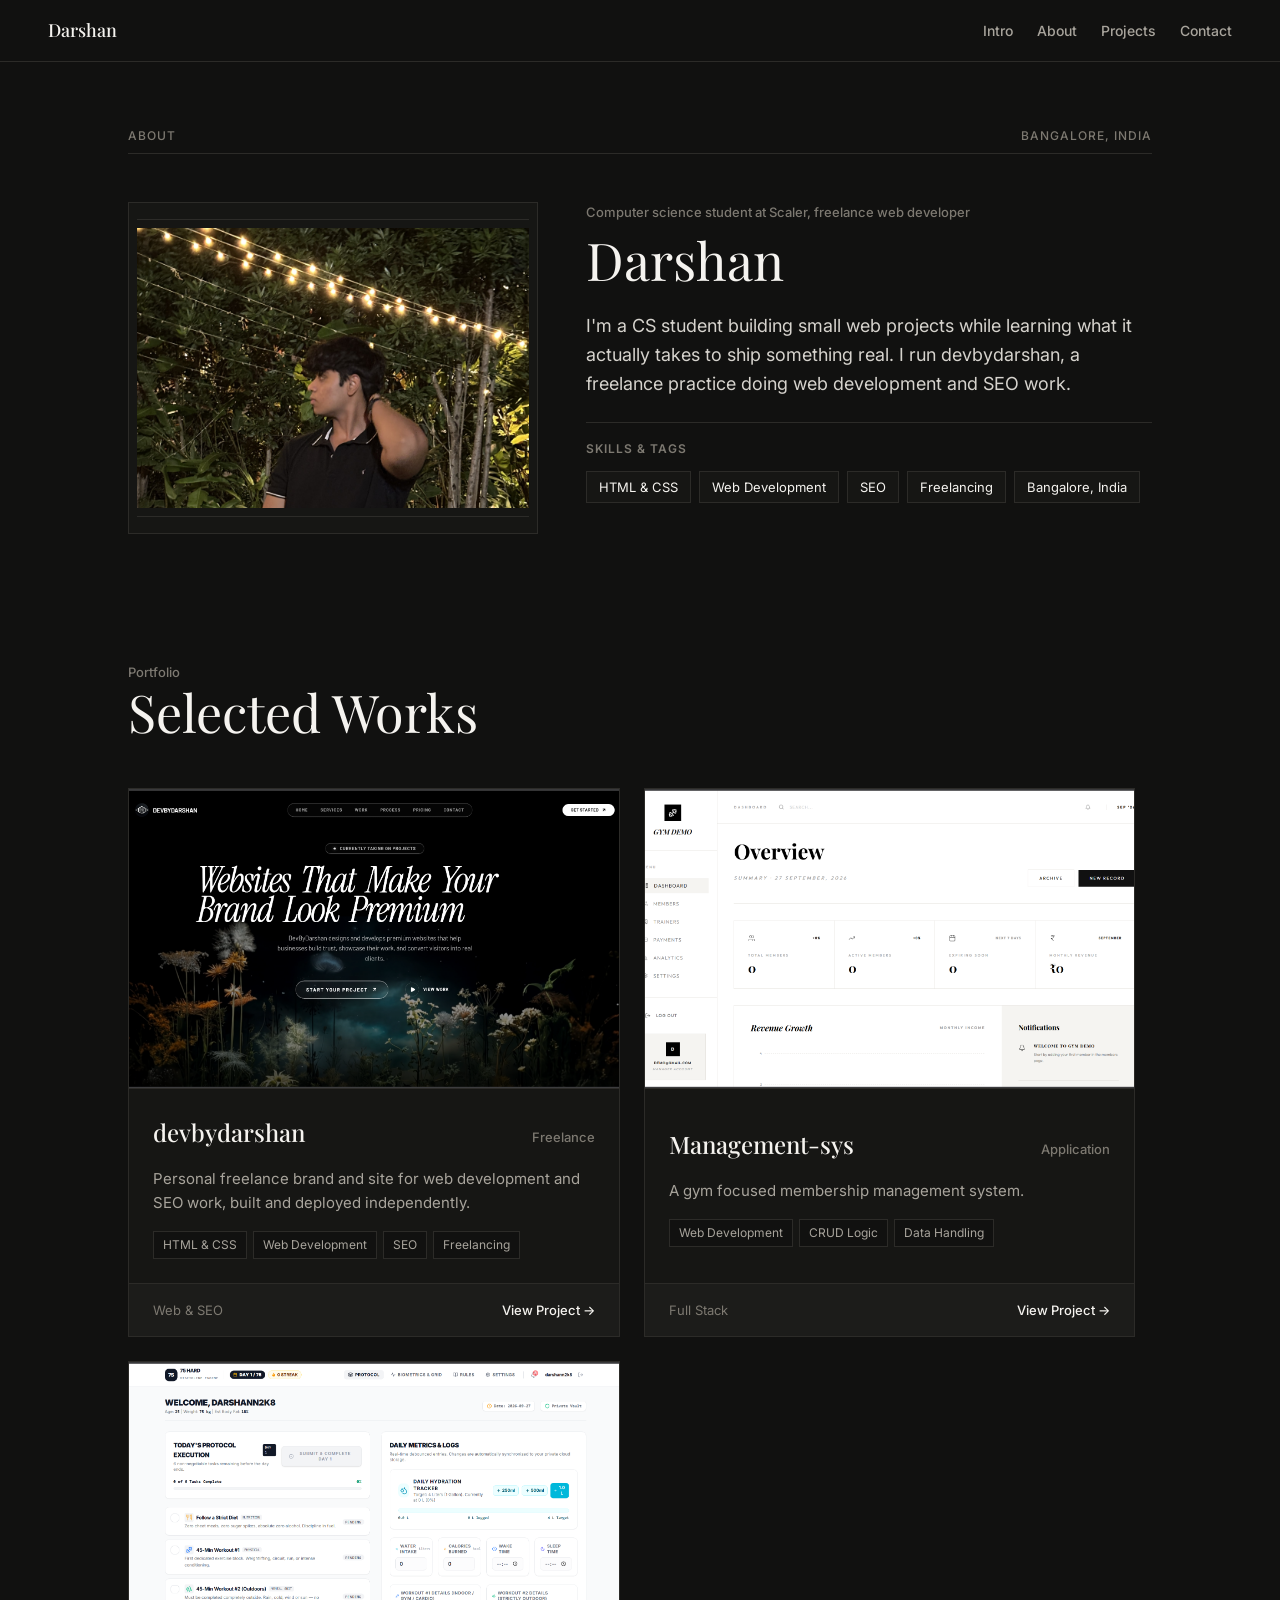
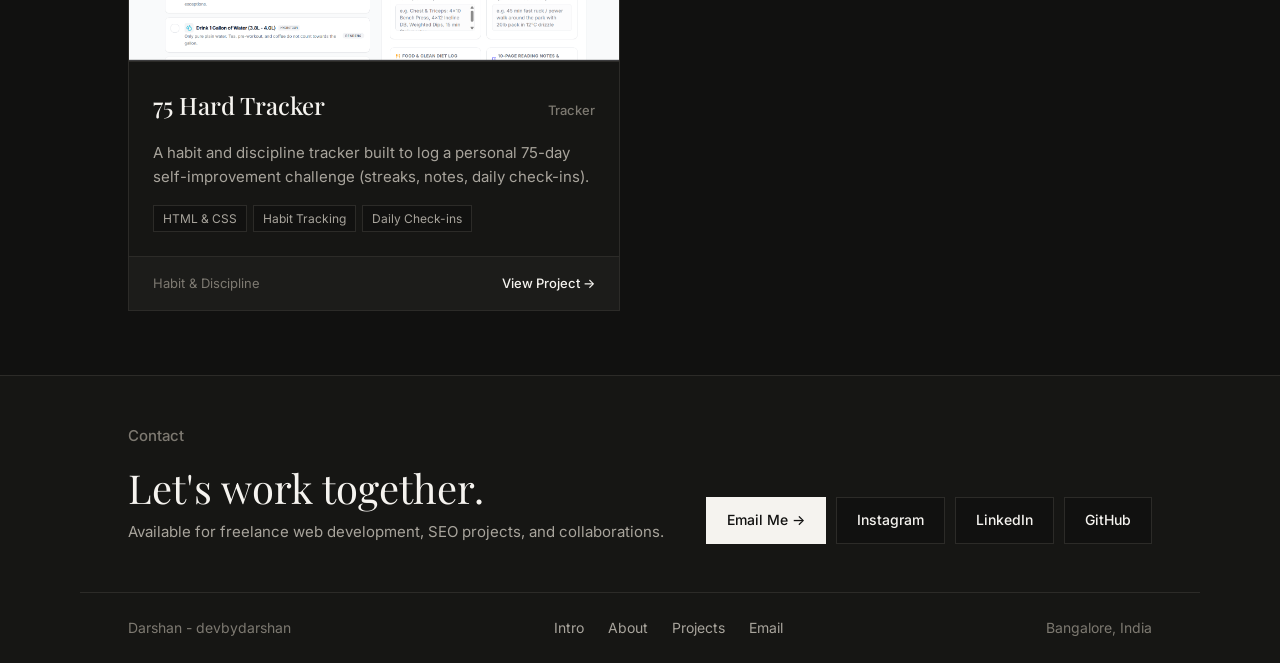
==== commit aa34acdb: "improv" ====
--- a/portfolio.html
+++ b/portfolio.html
@@ -28,13 +28,9 @@
     <div class="about">
       <div class="frame">
         <div class="frame-head">
-          <span>Portrait</span>
-          <span>Monochrome</span>
         </div>
         <img class="photo" src="IMG_8036.jpg" alt="Darshan">
         <div class="frame-foot">
-          <span>Bangalore, India</span>
-          <span>devbydarshan</span>
         </div>
       </div>
 
--- a/style.css
+++ b/style.css
@@ -1,61 +1,14 @@
-:root {
-  
-  --bg-canvas: #111110;
-  --bg-surface: #161614;
-  --bg-elevated: #1c1c1a;
-  --bg-placeholder: #181816;
-  --text-primary: #f5f3ef;
-  --text-on-primary: #111110;
-  --text-body: #d6d3cd;
-  --text-secondary: #a8a49c;
-  --text-muted: #7d7971;
-  --border-subtle: #2c2b28;
-  --border-strong: #45433e;
-  --border-active: #f5f3ef;  
-  --font-serif: "Playfair Display", Georgia, "Times New Roman", serif;
-  --font-sans: "Inter", -apple-system, BlinkMacSystemFont, "Segoe UI", Roboto, sans-serif;
-
-  
-  --space-2xs: 0.25rem;
-  --space-xs: 0.5rem;
-  --space-sm: 0.75rem;
-  --space-md: 1rem;
-  --space-lg: 1.5rem;
-  --space-xl: 3rem;
-  --space-2xl: 6rem;
-  --container-max: 1120px;
-}
-
-*,
-*::before,
-*::after {
-  box-sizing: border-box;
+* {
   margin: 0;
   padding: 0;
-}
-
-html {
-  scroll-behavior: smooth;
-  background-color: var(--bg-canvas);
-  color: var(--text-body);
-  font-family: var(--font-sans);
-  font-size: 16px;
+  box-sizing: border-box;
+}
+
+body {
+  background-color: #111110;
+  color: #d6d3cd;
+  font-family: "Inter", sans-serif;
   line-height: 1.6;
-}
-
-body {
-  min-height: 100vh;
-  display: flex;
-  flex-direction: column;
-  background-color: var(--bg-canvas);
-  color: var(--text-body);
-  font-size: 1rem;
-  overflow-x: hidden;
-}
-
-::selection {
-  background-color: var(--text-primary);
-  color: var(--bg-canvas);
 }
 
 a {
@@ -67,793 +20,430 @@
   list-style: none;
 }
 
-a:focus,
-button:focus,
-label:focus,
-input:focus,
-[tabindex]:focus {
-  outline: 2px solid var(--text-primary);
-  outline-offset: 4px;
-}
-
-.filter-radio:focus ~ .section-header .filter-tabs {
-  outline: 2px solid var(--text-primary);
-  outline-offset: 4px;
-}
-
-.hero-main {
-  flex: 1;
-  display: flex;
+img {
+  display: block;
+}
+
+.label {
+  font-size: 13px;
+  font-weight: 500;
+  color: #7d7971;
+}
+
+.title {
+  font-family: "Playfair Display", serif;
+  font-size: 52px;
+  font-weight: 400;
+  line-height: 1.1;
+  color: #f5f3ef;
+}
+
+.navbar {
+  position: sticky;
+  top: 0;
+  background-color: #111110;
+  border-bottom: 1px solid #2c2b28;
+  padding: 16px 48px;
+  display: flex;
+  flex-wrap: wrap;
+  justify-content: space-between;
+  align-items: center;
+  gap: 12px;
+}
+
+.logo {
+  font-family: "Playfair Display", serif;
+  font-size: 18px;
+  font-weight: 500;
+  color: #f5f3ef;
+}
+
+.nav-links {
+  display: flex;
+  gap: 24px;
+}
+
+.nav-links a {
+  font-size: 14px;
+  font-weight: 500;
+  color: #a8a49c;
+}
+
+.nav-links a:hover {
+  color: #f5f3ef;
+}
+
+.section {
+  max-width: 1120px;
+  margin: 0 auto;
+  padding: 64px 48px;
+}
+
+.section-head {
+  display: flex;
+  justify-content: space-between;
+  border-bottom: 1px solid #2c2b28;
+  padding-bottom: 8px;
+  margin-bottom: 48px;
+  font-size: 12px;
+  font-weight: 500;
+  text-transform: uppercase;
+  letter-spacing: 1px;
+  color: #7d7971;
+}
+
+.about {
+  display: flex;
+  gap: 48px;
+  align-items: flex-start;
+}
+
+.frame {
+  width: 42%;
+  border: 1px solid #2c2b28;
+  background-color: #161614;
+  padding: 8px;
+}
+
+.frame-head,
+.frame-foot {
+  display: flex;
+  justify-content: space-between;
+  font-size: 12px;
+  color: #7d7971;
+  padding: 4px;
+}
+
+.frame-head {
+  border-bottom: 1px solid #2c2b28;
+  margin-bottom: 8px;
+}
+
+.frame-foot {
+  border-top: 1px solid #2c2b28;
+  margin-top: 8px;
+}
+
+.photo {
   width: 100%;
+  height: 280px;
+  object-fit: cover;
+  object-position: top center;
+}
+
+.info {
+  width: 58%;
+}
+
+.info .title {
+  margin-top: 8px;
+  margin-bottom: 24px;
+}
+
+.bio {
+  font-size: 18px;
+  margin-bottom: 24px;
+}
+
+.skills-head {
+  border-top: 1px solid #2c2b28;
+  padding-top: 16px;
+  margin-bottom: 12px;
+  font-size: 12px;
+  font-weight: 600;
+  text-transform: uppercase;
+  letter-spacing: 1px;
+  color: #7d7971;
+}
+
+.skills {
+  display: flex;
+  flex-wrap: wrap;
+  gap: 8px;
+}
+
+.skills li {
+  border: 1px solid #2c2b28;
+  background-color: #161614;
+  padding: 5px 12px;
+  font-size: 13px;
+  color: #f5f3ef;
+}
+
+.projects {
+  display: flex;
+  flex-wrap: wrap;
+  gap: 24px;
+  margin-top: 48px;
+}
+
+.card {
+  width: 48%;
+  border: 1px solid #2c2b28;
+  background-color: #161614;
+  display: flex;
+  flex-direction: column;
+  justify-content: space-between;
+}
+
+.card:hover {
+  border-color: #f5f3ef;
+}
+
+.card-img {
+  width: 100%;
+  height: 300px;
+  object-fit: cover;
+  object-position: top center;
+  border-bottom: 1px solid #2c2b28;
+}
+
+.card-body {
+  padding: 24px;
+}
+
+.card-head {
+  display: flex;
+  justify-content: space-between;
+  align-items: baseline;
+  margin-bottom: 16px;
+}
+
+.card-head h3 {
+  font-family: "Playfair Display", serif;
+  font-size: 24px;
+  font-weight: 500;
+  color: #f5f3ef;
+}
+
+.card-body p {
+  font-size: 15px;
+  color: #a8a49c;
+  margin-bottom: 16px;
+}
+
+.tags {
+  display: flex;
+  flex-wrap: wrap;
+  gap: 6px;
+}
+
+.tags li {
+  border: 1px solid #2c2b28;
+  background-color: #111110;
+  padding: 3px 9px;
+  font-size: 12px;
+  color: #a8a49c;
+}
+
+.card-foot {
+  display: flex;
+  justify-content: space-between;
+  padding: 16px 24px;
+  border-top: 1px solid #2c2b28;
+  background-color: #1c1c1a;
+  font-size: 13px;
+  color: #7d7971;
+}
+
+.card-foot a {
+  color: #f5f3ef;
+  font-weight: 500;
+}
+
+.card-foot a:hover {
+  text-decoration: underline;
 }
 
 .hero {
   min-height: 85vh;
-  width: 100%;
   display: flex;
   align-items: center;
-  padding: 3.5rem 1.25rem;
-  background-color: var(--bg-canvas);
-}
-
-@media (min-width: 768px) {
+  padding: 96px 48px;
+}
+
+.hero-box {
+  max-width: 768px;
+  margin: 0 auto;
+}
+
+.hero-title {
+  font-family: "Playfair Display", serif;
+  font-size: 68px;
+  font-weight: 400;
+  line-height: 1.1;
+  color: #f5f3ef;
+  margin-top: 12px;
+  margin-bottom: 32px;
+}
+
+.hero-bio {
+  font-size: 20px;
+  margin-bottom: 32px;
+}
+
+.hero-tags {
+  display: flex;
+  flex-wrap: wrap;
+  gap: 10px;
+  border-top: 1px solid #2c2b28;
+  padding-top: 24px;
+  margin-bottom: 40px;
+}
+
+.hero-tags li {
+  border: 1px solid #2c2b28;
+  background-color: #161614;
+  padding: 8px 14px;
+  font-size: 14px;
+  color: #f5f3ef;
+}
+
+.hero-tags span {
+  font-weight: 500;
+  color: #7d7971;
+}
+
+.bottom {
+  background-color: #161614;
+  border-top: 1px solid #2c2b28;
+}
+
+.contact {
+  max-width: 1120px;
+  margin: 0 auto;
+  padding: 48px;
+  display: flex;
+  justify-content: space-between;
+  align-items: flex-end;
+  gap: 24px;
+  border-bottom: 1px solid #2c2b28;
+}
+
+.contact-title {
+  font-family: "Playfair Display", serif;
+  font-size: 40px;
+  font-weight: 400;
+  color: #f5f3ef;
+  margin-top: 8px;
+}
+
+.contact-info p {
+  font-size: 15px;
+  color: #a8a49c;
+}
+
+.contact-info .label {
+  color: #7d7971;
+}
+
+.buttons {
+  display: flex;
+  flex-wrap: wrap;
+  gap: 10px;
+}
+
+.btn {
+  display: inline-block;
+  padding: 11px 20px;
+  border: 1px solid #2c2b28;
+  background-color: #111110;
+  color: #f5f3ef;
+  font-size: 14px;
+  font-weight: 500;
+}
+
+.btn:hover {
+  border-color: #f5f3ef;
+}
+
+.main-btn {
+  background-color: #f5f3ef;
+  color: #111110;
+  border-color: #f5f3ef;
+}
+
+.main-btn:hover {
+  background-color: transparent;
+  color: #f5f3ef;
+}
+
+.footer {
+  max-width: 1120px;
+  margin: 0 auto;
+  padding: 24px 48px;
+  display: flex;
+  justify-content: space-between;
+  align-items: center;
+  font-size: 14px;
+  color: #7d7971;
+}
+
+.footer-links {
+  display: flex;
+  gap: 24px;
+}
+
+.footer-links a {
+  color: #a8a49c;
+}
+
+.footer-links a:hover {
+  color: #f5f3ef;
+}
+
+@media (max-width: 768px) {
+  .navbar {
+    padding: 12px 16px;
+  }
+
+  .section {
+    padding: 48px 16px;
+  }
+
+  .title {
+    font-size: 32px;
+  }
+
+  .about {
+    flex-direction: column;
+  }
+
+  .frame,
+  .info,
+  .card {
+    width: 100%;
+  }
+
+  .card-img {
+    height: 200px;
+  }
+
   .hero {
-    padding: 6rem 3rem;
+    padding: 56px 20px;
   }
 
   .hero-title {
-    font-size: 4.25rem;
+    font-size: 40px;
   }
 
   .hero-bio {
-    font-size: 1.25rem;
-  }
-}
-
-.hero-container {
-  width: 100%;
-  max-width: 48rem;
-  margin: 0 auto;
-  display: flex;
-  flex-direction: column;
-  align-items: flex-start;
-  gap: 2rem;
-}
-
-.hero-header {
-  display: flex;
-  flex-direction: column;
-  gap: 0.75rem;
-}
-
-.hero-eyebrow {
-  font-family: var(--font-sans);
-  font-size: 0.875rem;
-  font-weight: 500;
-  letter-spacing: 0.02em;
-  color: var(--text-secondary);
-}
-
-.hero-title {
-  font-family: var(--font-serif);
-  font-size: 2.5rem;
-  font-weight: 400;
-  line-height: 1.08;
-  letter-spacing: -0.025em;
-  color: var(--text-primary);
-}
-
-.hero-bio {
-  font-family: var(--font-sans);
-  font-size: 1.0625rem;
-  font-weight: 400;
-  line-height: 1.65;
-  color: var(--text-body);
-  max-width: 42rem;
-}
-
-.hero-tags {
-  width: 100%;
-  display: flex;
-  flex-wrap: wrap;
-  gap: 0.625rem;
-  padding-top: 1.5rem;
-  border-top: 1px solid var(--border-subtle);
-}
-
-.hero-tag {
-  display: inline-flex;
-  flex-wrap: wrap;
-  align-items: baseline;
-  gap: 0.375rem;
-  padding: 0.5rem 0.875rem;
-  background-color: var(--bg-surface);
-  border: 1px solid var(--border-subtle);
-  font-size: 0.875rem;
-  line-height: 1.4;
-}
-
-.hero-tag-label {
-  font-weight: 500;
-  color: var(--text-muted);
-}
-
-.hero-tag-value {
-  color: var(--text-primary);
-}
-
-.hero-actions {
-  padding-top: 0.5rem;
-  width: 100%;
-}
-
-@media (min-width: 480px) {
-  .hero-actions {
-    width: auto;
-  }
-}
-
-.hero-cta {
-  display: inline-flex;
-  align-items: center;
-  justify-content: center;
-  width: 100%;
-  padding: 0.875rem 1.75rem;
-  background-color: var(--text-primary);
-  color: var(--text-on-primary);
-  border: 1px solid var(--text-primary);
-  font-family: var(--font-sans);
-  font-size: 0.9375rem;
-  font-weight: 500;
-  letter-spacing: 0.01em;
-  transition: background-color 150ms ease, color 150ms ease, border-color 150ms ease;
-}
-
-@media (min-width: 480px) {
-  .hero-cta {
-    width: auto;
-  }
-}
-
-.hero-cta:hover {
-  background-color: transparent;
-  color: var(--text-primary);
-}
-
-.hero-cta:focus {
-  outline: 2px solid var(--text-primary);
-  outline-offset: 4px;
-}
-
-.site-header {
-  position: sticky;
-  top: 0;
-  z-index: 40;
-  width: 100%;
-  background-color: var(--bg-canvas);
-  border-bottom: 1px solid var(--border-subtle);
-}
-
-.nav-container {
-  max-width: var(--container-max);
-  margin: 0 auto;
-  padding: var(--space-xs) var(--space-md);
-  min-height: 3.5rem;
-  display: flex;
-  flex-wrap: wrap;
-  align-items: center;
-  justify-content: space-between;
-  gap: var(--space-sm);
-}
-
-@media (min-width: 768px) {
-  .nav-container {
-    padding: 0 var(--space-xl);
-  }
-}
-
-.brand-mark {
-  font-family: var(--font-serif);
-  font-size: 1.125rem;
-  font-weight: 500;
-  color: var(--text-primary);
-}
-
-.nav-links {
-  display: flex;
-  align-items: center;
-  gap: var(--space-lg);
-}
-
-.nav-links a {
-  font-size: 0.875rem;
-  font-weight: 500;
-  color: var(--text-secondary);
-  padding-bottom: 0.2rem;
-  border-bottom: 1px solid transparent;
-  transition: color 120ms ease, border-color 120ms ease;
-}
-
-.nav-links a:hover,
-.nav-links a[aria-current="true"] {
-  color: var(--text-primary);
-  border-bottom-color: var(--text-primary);
-}
-
-.nav-status {
-  display: flex;
-  align-items: center;
-  gap: var(--space-sm);
-}
-
-.availability-label {
-  display: none;
-  align-items: center;
-  gap: var(--space-xs);
-  font-size: 0.8125rem;
-  color: var(--text-muted);
-}
-
-@media (min-width: 640px) {
-  .availability-label {
-    display: inline-flex;
-  }
-}
-
-.status-indicator {
-  display: inline-block;
-  width: 0.45rem;
-  height: 0.45rem;
-  border-radius: 50%;
-  background-color: var(--text-primary);
-  flex-shrink: 0;
-}
-
-.portfolio-main {
-  flex: 1;
-  width: 100%;
-  max-width: var(--container-max);
-  margin: 0 auto;
-  padding: var(--space-xl) var(--space-md);
-  display: flex;
-  flex-direction: column;
-  gap: var(--space-2xl);
-}
-
-@media (min-width: 768px) {
-  .portfolio-main {
-    padding: var(--space-xl);
-    gap: 7rem;
-  }
-}
-
-.page-section {
-  scroll-margin-top: 5rem;
-  display: flex;
-  flex-direction: column;
-  gap: var(--space-xl);
-}
-
-.section-index {
-  display: flex;
-  flex-wrap: wrap;
-  align-items: center;
-  justify-content: space-between;
-  gap: var(--space-xs);
-  padding-bottom: var(--space-xs);
-  border-bottom: 1px solid var(--border-subtle);
-  font-size: 0.75rem;
-  font-weight: 500;
-  letter-spacing: 0.08em;
-  text-transform: uppercase;
-  color: var(--text-muted);
-}
-
-.about-layout {
-  display: flex;
-  flex-direction: column;
-  gap: var(--space-lg);
-}
-
-@media (min-width: 1024px) {
-  .about-layout {
-    flex-direction: row;
+    font-size: 17px;
+  }
+
+  .contact {
+    flex-direction: column;
     align-items: flex-start;
-    gap: var(--space-xl);
-  }
-}
-
-.portrait-card {
-  border: 1px solid var(--border-subtle);
-  background-color: var(--bg-surface);
-  padding: var(--space-xs);
-}
-
-@media (min-width: 1024px) {
-  .portrait-card {
-    width: 42%;
-  }
-}
-
-.portrait-card-header,
-.portrait-card-footer {
-  display: flex;
-  justify-content: space-between;
-  align-items: center;
-  gap: var(--space-xs);
-  font-size: 0.75rem;
-  color: var(--text-muted);
-}
-
-.portrait-card-header {
-  padding: 0 0.25rem var(--space-xs);
-  margin-bottom: var(--space-xs);
-  border-bottom: 1px solid var(--border-subtle);
-}
-
-.portrait-card-footer {
-  margin-top: var(--space-xs);
-  padding: var(--space-xs) 0.25rem 0;
-  border-top: 1px solid var(--border-subtle);
-}
-
-.media-placeholder {
-  position: relative;
-  width: 100%;
-  background-color: var(--bg-placeholder);
-  border: 1px solid var(--border-subtle);
-  display: flex;
-  align-items: center;
-  justify-content: center;
-  overflow: hidden;
-}
-
-.media-placeholder--square {
-  height: 280px;
-}
-
-.media-placeholder--video {
-  height: 200px;
-  border: 0;
-  border-bottom: 1px solid var(--border-subtle);
-}
-
-@media (min-width: 768px) {
-  .media-placeholder--video {
-    height: 300px;
-  }
-}
-
-.placeholder-caption {
-  font-size: 0.75rem;
-  letter-spacing: 0.05em;
-  color: var(--text-muted);
-  padding: var(--space-xs) var(--space-sm);
-  border: 1px dashed var(--border-strong);
-  background-color: var(--bg-canvas);
-}
-
-.about-content {
-  display: flex;
-  flex-direction: column;
-  gap: var(--space-lg);
-}
-
-@media (min-width: 1024px) {
-  .about-content {
-    width: 58%;
-  }
-}
-
-.about-heading-group {
-  display: flex;
-  flex-direction: column;
-  gap: var(--space-xs);
-}
-
-.role-kicker {
-  font-size: 0.8125rem;
-  font-weight: 500;
-  color: var(--text-muted);
-}
-
-.display-title {
-  font-family: var(--font-serif);
-  font-size: 2rem;
-  font-weight: 400;
-  line-height: 1.12;
-  letter-spacing: -0.025em;
-  color: var(--text-primary);
-}
-
-@media (min-width: 768px) {
-  .display-title {
-    font-size: 3.25rem;
-  }
-}
-
-.bio-paragraphs {
-  display: flex;
-  flex-direction: column;
-  gap: var(--space-md);
-}
-
-.bio-lead {
-  font-size: 1.125rem;
-  line-height: 1.65;
-  color: var(--text-body);
-}
-
-.skills-container {
-  padding-top: var(--space-md);
-  border-top: 1px solid var(--border-subtle);
-  display: flex;
-  flex-direction: column;
-  gap: var(--space-sm);
-}
-
-.skills-heading {
-  font-size: 0.75rem;
-  font-weight: 600;
-  letter-spacing: 0.08em;
-  text-transform: uppercase;
-  color: var(--text-muted);
-}
-
-.tag-list {
-  display: flex;
-  flex-wrap: wrap;
-  gap: var(--space-xs);
-}
-
-.tag-badge {
-  padding: 0.35rem 0.75rem;
-  border: 1px solid var(--border-subtle);
-  background-color: var(--bg-surface);
-  font-size: 0.8125rem;
-  color: var(--text-primary);
-}
-
-.filter-radio {
-  position: absolute;
-  width: 1px;
-  height: 1px;
-  overflow: hidden;
-  clip: rect(0 0 0 0);
-  white-space: nowrap;
-}
-
-.section-header {
-  display: flex;
-  flex-direction: column;
-  justify-content: space-between;
-  gap: var(--space-md);
-  padding-bottom: var(--space-md);
-  border-bottom: 1px solid var(--border-subtle);
-}
-
-@media (min-width: 768px) {
-  .section-header {
-    flex-direction: row;
-    align-items: flex-end;
-  }
-}
-
-.section-title-group {
-  display: flex;
-  flex-direction: column;
-  gap: var(--space-2xs);
-}
-
-.filter-tabs {
-  display: flex;
-  flex-wrap: wrap;
-  align-items: center;
-  gap: 0.25rem;
-  padding: 0.25rem;
-  border: 1px solid var(--border-subtle);
-  background-color: var(--bg-surface);
-  align-self: flex-start;
-}
-
-@media (min-width: 768px) {
-  .filter-tabs {
-    align-self: auto;
-  }
-}
-
-.filter-tab {
-  padding: 0.4rem 0.85rem;
-  font-size: 0.75rem;
-  font-weight: 500;
-  color: var(--text-secondary);
-  cursor: pointer;
-  user-select: none;
-  transition: color 120ms ease, background-color 120ms ease;
-}
-
-.filter-tab:hover {
-  color: var(--text-primary);
-}
-
-#tab-all:checked ~ .section-header .filter-tab[for="tab-all"],
-#tab-web:checked ~ .section-header .filter-tab[for="tab-web"],
-#tab-tools:checked ~ .section-header .filter-tab[for="tab-tools"] {
-  background-color: var(--text-primary);
-  color: var(--text-on-primary);
-  font-weight: 600;
-}
-
-#tab-web:checked ~ .projects-grid .project-card:not([data-category="web"]) {
-  display: none;
-}
-
-#tab-tools:checked ~ .projects-grid .project-card:not([data-category="tools"]) {
-  display: none;
-}
-
-.projects-grid {
-  display: flex;
-  flex-direction: column;
-  gap: var(--space-lg);
-}
-
-@media (min-width: 768px) {
-  .projects-grid {
-    flex-direction: row;
-    flex-wrap: wrap;
-  }
-
-  .project-card {
-    width: calc(50% - var(--space-lg) / 2);
-  }
-}
-
-.project-card {
-  border: 1px solid var(--border-subtle);
-  background-color: var(--bg-surface);
-  display: flex;
-  flex-direction: column;
-  justify-content: space-between;
-  transition: border-color 150ms ease;
-}
-
-.project-card:hover,
-.project-card:focus-within {
-  border-color: var(--border-active);
-}
-
-.project-body {
-  padding: var(--space-lg);
-  display: flex;
-  flex-direction: column;
-  gap: var(--space-md);
-}
-
-.project-title-row {
-  display: flex;
-  align-items: baseline;
-  justify-content: space-between;
-  gap: var(--space-xs);
-}
-
-.project-title {
-  font-family: var(--font-serif);
-  font-size: 1.5rem;
-  font-weight: 500;
-  line-height: 1.3;
-  color: var(--text-primary);
-}
-
-.project-description {
-  font-size: 0.9375rem;
-  line-height: 1.6;
-  color: var(--text-secondary);
-}
-
-.project-tags {
-  display: flex;
-  flex-wrap: wrap;
-  gap: 0.375rem;
-}
-
-.project-tag {
-  padding: 0.2rem 0.55rem;
-  border: 1px solid var(--border-subtle);
-  background-color: var(--bg-canvas);
-  font-size: 0.75rem;
-  color: var(--text-secondary);
-}
-
-.project-footer {
-  padding: var(--space-md) var(--space-lg);
-  border-top: 1px solid var(--border-subtle);
-  background-color: var(--bg-elevated);
-  display: flex;
-  flex-wrap: wrap;
-  justify-content: space-between;
-  align-items: center;
-  gap: var(--space-xs);
-  font-size: 0.8125rem;
-}
-
-.project-type {
-  color: var(--text-muted);
-}
-
-.project-link {
-  color: var(--text-primary);
-  font-weight: 500;
-}
-
-.project-link:hover {
-  text-decoration: underline;
-}
-
-.site-footer {
-  background-color: var(--bg-surface);
-  border-top: 1px solid var(--border-subtle);
-  margin-top: var(--space-2xl);
-  scroll-margin-top: 4rem;
-}
-
-.site-footer--Flush {
-  margin-top: 0;
-}
-
-.footer-contact-section {
-  max-width: var(--container-max);
-  margin: 0 auto;
-  padding: var(--space-xl) var(--space-md);
-  border-bottom: 1px solid var(--border-subtle);
-  display: flex;
-  flex-direction: column;
-  align-items: flex-start;
-  justify-content: space-between;
-  gap: var(--space-lg);
-}
-
-@media (min-width: 768px) {
-  .footer-contact-section {
-    flex-direction: row;
-    align-items: flex-end;
-    padding: var(--space-xl);
-  }
-
-  .footer-contact-title {
-    font-size: 2.5rem;
-  }
-}
-
-.footer-contact-header {
-  display: flex;
-  flex-direction: column;
-  gap: var(--space-xs);
-  max-width: 32rem;
-}
-
-.footer-contact-title {
-  font-family: var(--font-serif);
-  font-size: 1.75rem;
-  font-weight: 400;
-  line-height: 1.15;
-  letter-spacing: -0.02em;
-  color: var(--text-primary);
-}
-
-.footer-contact-subtitle {
-  font-size: 0.9375rem;
-  color: var(--text-secondary);
-}
-
-.contact-buttons {
-  display: flex;
-  flex-wrap: wrap;
-  align-items: center;
-  gap: 0.625rem;
-  width: 100%;
-}
-
-@media (min-width: 640px) {
-  .contact-buttons {
-    width: auto;
-  }
-}
-
-.contact-buttons li {
-  flex: 1 1 auto;
-}
-
-@media (min-width: 480px) {
-  .contact-buttons li {
-    flex: 0 0 auto;
-  }
-}
-
-.contact-btn {
-  display: inline-flex;
-  align-items: center;
-  justify-content: center;
-  width: 100%;
-  padding: 0.7rem 1.25rem;
-  background-color: var(--bg-canvas);
-  color: var(--text-primary);
-  border: 1px solid var(--border-subtle);
-  font-family: var(--font-sans);
-  font-size: 0.875rem;
-  font-weight: 500;
-  letter-spacing: 0.01em;
-  transition: background-color 150ms ease, color 150ms ease, border-color 150ms ease;
-}
-
-.contact-btn:hover {
-  border-color: var(--text-primary);
-  background-color: var(--bg-elevated);
-}
-
-.contact-btn--primary {
-  background-color: var(--text-primary);
-  color: var(--text-on-primary);
-  border-color: var(--text-primary);
-}
-
-.contact-btn--primary:hover {
-  background-color: transparent;
-  color: var(--text-primary);
-}
-
-.footer-container {
-  max-width: var(--container-max);
-  margin: 0 auto;
-  padding: var(--space-lg) var(--space-md);
-  display: flex;
-  flex-direction: column;
-  align-items: center;
-  justify-content: space-between;
-  gap: var(--space-md);
-  font-size: 0.875rem;
-}
-
-@media (min-width: 768px) {
-  .footer-container {
-    flex-direction: row;
-    padding: var(--space-lg) var(--space-xl);
-  }
-}
-
-.footer-copy,
-.footer-location {
-  color: var(--text-muted);
-}
-
-.footer-nav {
-  display: flex;
-  flex-wrap: wrap;
-  justify-content: center;
-  align-items: center;
-  gap: var(--space-lg);
-}
-
-.footer-nav a {
-  color: var(--text-secondary);
-  transition: color 120ms ease;
-}
-
-.footer-nav a:hover {
-  color: var(--text-primary);
-}
-
-@media (prefers-reduced-motion: reduce) {
-  html {
-    scroll-behavior: auto;
-  }
-
-  *,
-  *::before,
-  *::after {
-    animation-duration: 0.01ms !important;
-    animation-iteration-count: 1 !important;
-    transition-duration: 0.01ms !important;
-    scroll-behavior: auto !important;
-  }
-}
+    padding: 48px 16px;
+  }
+
+  .contact-title {
+    font-size: 28px;
+  }
+
+  .footer {
+    flex-direction: column;
+    gap: 16px;
+    padding: 24px 16px;
+  }
+}
